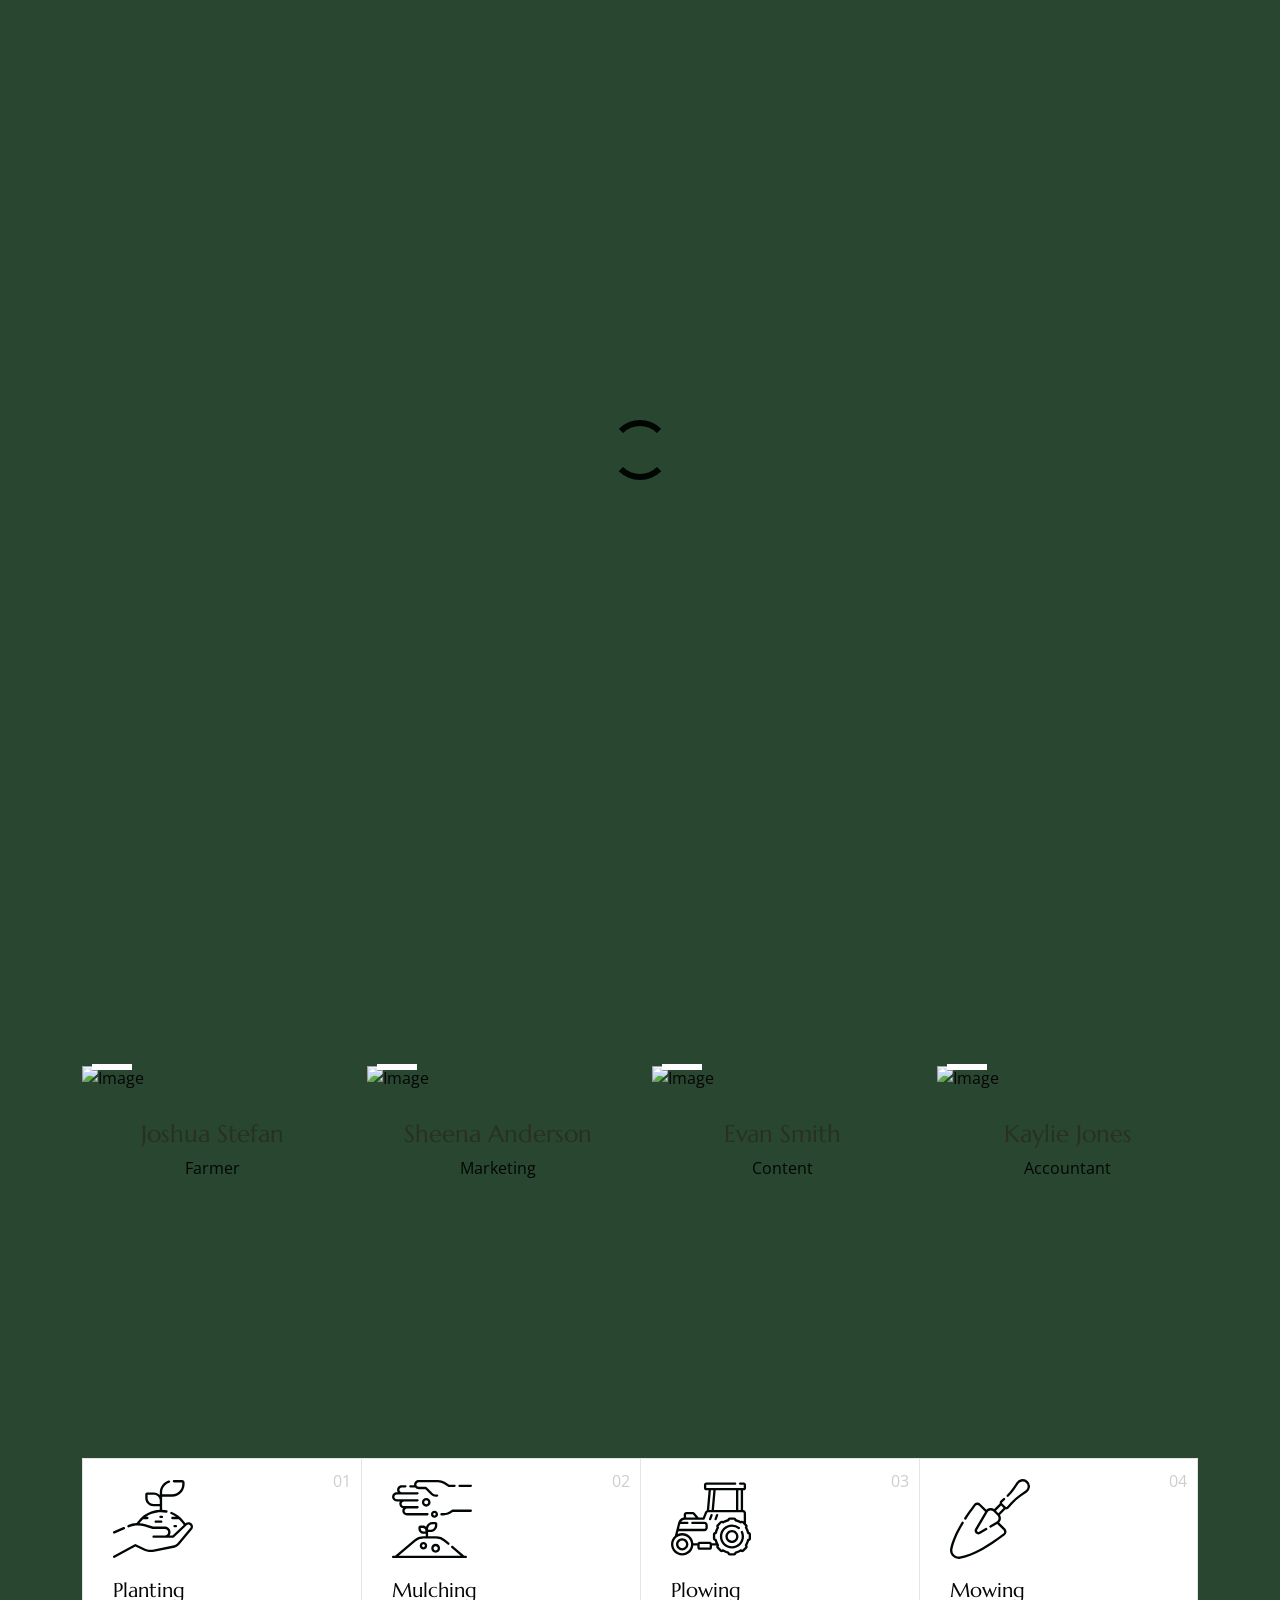
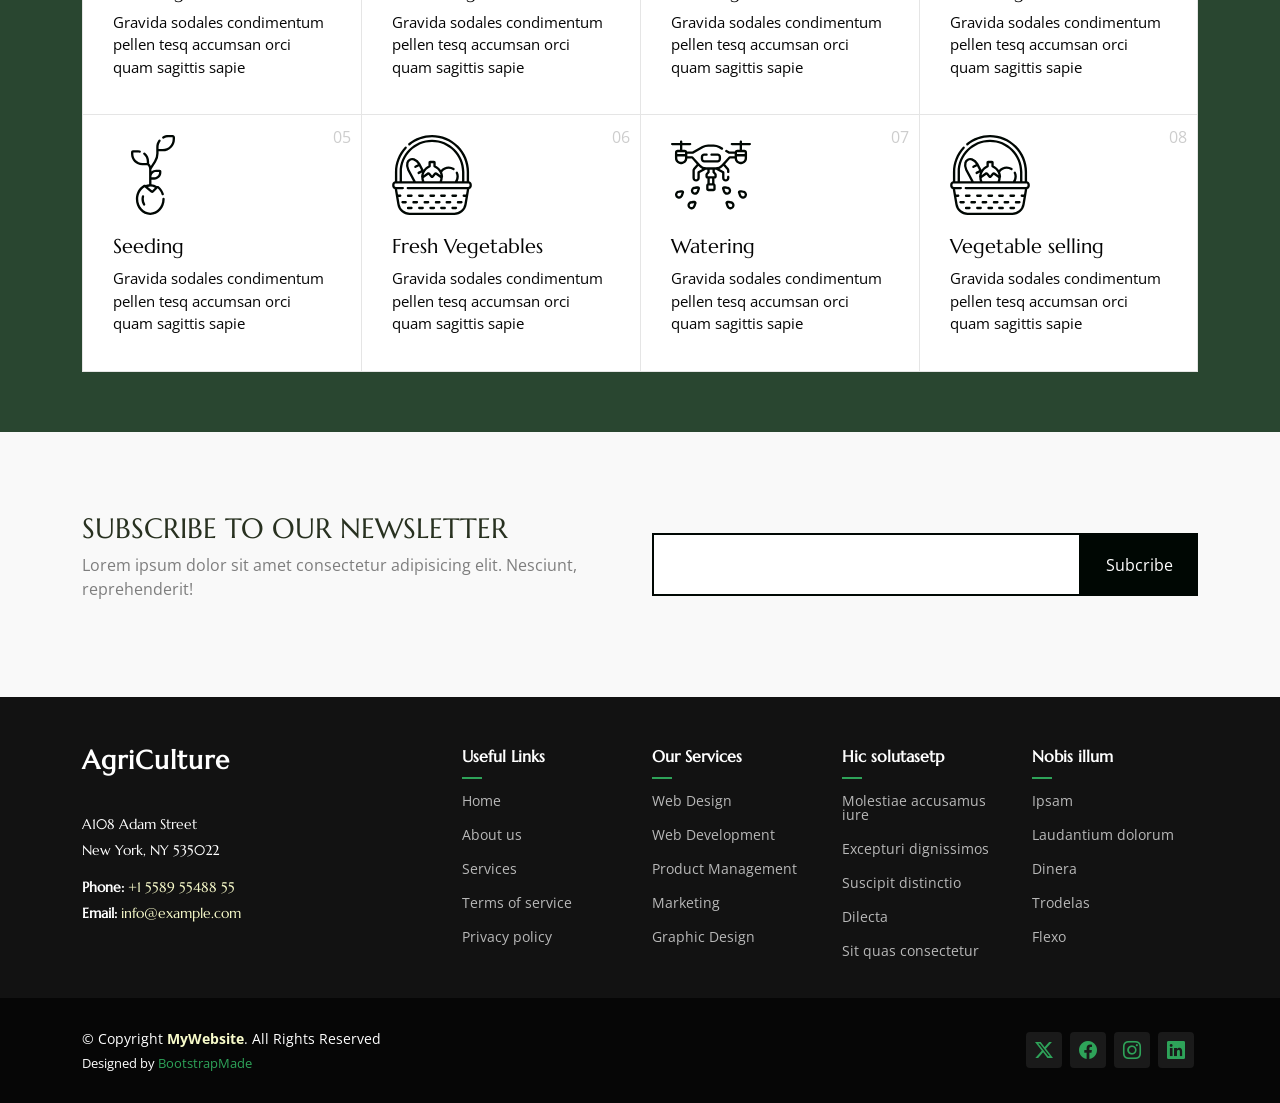
==== about.html @ 29ce61fd "Add files via upload" ====
<!DOCTYPE html>
<html lang="en">

<head>
  <meta charset="utf-8">
  <meta content="width=device-width, initial-scale=1.0" name="viewport">
  <title>About - AgriCulture Bootstrap Template</title>
  <meta name="description" content="">
  <meta name="keywords" content="">

  <!-- Favicons -->
  <link href="assets/img/favicon.png" rel="icon">
  <link href="assets/img/apple-touch-icon.png" rel="apple-touch-icon">

  <!-- Fonts -->
  <link href="https://fonts.googleapis.com" rel="preconnect">
  <link href="https://fonts.gstatic.com" rel="preconnect" crossorigin>
  <link href="https://fonts.googleapis.com/css2?family=Open+Sans:ital,wght@0,300;0,400;0,500;0,600;0,700;0,800;1,300;1,400;1,500;1,600;1,700;1,800&family=Marcellus:wght@400&display=swap" rel="stylesheet">

  <!-- Vendor CSS Files -->
  <link href="assets/vendor/bootstrap/css/bootstrap.min.css" rel="stylesheet">
  <link href="assets/vendor/bootstrap-icons/bootstrap-icons.css" rel="stylesheet">
  <link href="assets/vendor/aos/aos.css" rel="stylesheet">
  <link href="assets/vendor/swiper/swiper-bundle.min.css" rel="stylesheet">
  <link href="assets/vendor/glightbox/css/glightbox.min.css" rel="stylesheet">

  <!-- Main CSS File -->
  <link href="assets/css/main.css" rel="stylesheet">

  <!-- =======================================================
  * Template Name: AgriCulture
  * Template URL: https://bootstrapmade.com/agriculture-bootstrap-website-template/
  * Updated: Aug 07 2024 with Bootstrap v5.3.3
  * Author: BootstrapMade.com
  * License: https://bootstrapmade.com/license/
  ======================================================== -->
</head>

<body class="about-page">

  <header id="header" class="header d-flex align-items-center position-relative">
    <div class="container-fluid container-xl position-relative d-flex align-items-center justify-content-between">

      <a href="index.html" class="logo d-flex align-items-center">
        <!-- Uncomment the line below if you also wish to use an image logo -->
        <img src="assets/img/logo.png" alt="AgriCulture">
        <!-- <h1 class="sitename">AgriCulture</h1>  -->
      </a>

      <nav id="navmenu" class="navmenu">
        <ul>
          <li><a href="index.html">Home</a></li>
          <li><a href="about.html" class="active">Sobre nos</a></li>
          <li><a href="services.html">Serviços</a></li>
          <li><a href="testimonials.html">Doação</a></li>
          
          
          <li><a href="contact.html">Contato</a></li>
        </ul>
        <i class="mobile-nav-toggle d-xl-none bi bi-list"></i>
      </nav>

    </div>
  </header>

  <main class="main">

    <!-- Page Title -->
    <div class="page-title dark-background" data-aos="fade" style="background-image: url(assets/img/page-title-bg.webp);">
      <div class="container position-relative">
        <h1>About</h1>
        <p>Esse dolorum voluptatum ullam est sint nemo et est ipsa porro placeat quibusdam quia assumenda numquam molestias.</p>
        <nav class="breadcrumbs">
          <ol>
            <li><a href="index.html">Home</a></li>
            <li class="current">About</li>
          </ol>
        </nav>
      </div>
    </div><!-- End Page Title -->

    <!-- About 3 Section -->
    <section id="about-3" class="about-3 section">

      <div class="container">
        <div class="row gy-4 justify-content-between align-items-center">
          <div class="col-lg-6 order-lg-2 position-relative" data-aos="zoom-out">
            <img src="assets/img/img_sq_1.jpg" alt="Image" class="img-fluid">
            <a href="https://www.youtube.com/watch?v=Y7f98aduVJ8" class="glightbox pulsating-play-btn">
              <span class="play"><i class="bi bi-play-fill"></i></span>
            </a>
          </div>
          <div class="col-lg-5 order-lg-1" data-aos="fade-up" data-aos-delay="100">
            <h2 class="content-title mb-4">Plants Make Life Better</h2>
            <p class="mb-4">
              Lorem ipsum dolor sit amet consectetur adipisicing elit. Enim
              necessitatibus placeat, atque qui voluptatem velit explicabo vitae
              repellendus architecto provident nisi ullam minus asperiores commodi!
              Tenetur, repellat aliquam nihil illo.
            </p>
            <ul class="list-unstyled list-check">
              <li>Lorem ipsum dolor sit amet</li>
              <li>Velit explicabo vitae repellendu</li>
              <li>Repellat aliquam nihil illo</li>
            </ul>

            <p><a href="#" class="btn-cta">Get in touch</a></p>
          </div>
        </div>
      </div>
    </section><!-- /About 3 Section -->

    <!-- Team Section -->
    <section class="team-15 team section" id="team">
      <!-- Section Title -->
      <div class="container section-title" data-aos="fade-up">
        <h2>Team</h2>
        <p>Necessitatibus eius consequatur</p>
      </div><!-- End Section Title -->

      <div class="content">
        <div class="container">

          <div class="row">
            <div class="col-lg-3 col-md-6 mb-4">
              <div class="person">
                <figure>
                  <img src="assets/img/team/team-1.jpg" alt="Image" class="img-fluid">
                  <div class="social">
                    <a href="#"><span class="bi bi-facebook"></span></a>
                    <a href="#"><span class="bi bi-twitter-x"></span></a>
                    <a href="#"><span class="bi bi-linkedin"></span></a>
                  </div>
                </figure>
                <div class="person-contents">
                  <h3>Joshua Stefan</h3>
                  <span class="position">Farmer</span>
                </div>
              </div>
            </div>

            <div class="col-lg-3 col-md-6 mb-4">
              <div class="person">
                <figure>
                  <img src="assets/img/team/team-2.jpg" alt="Image" class="img-fluid">
                  <div class="social">
                    <a href="#"><span class="bi bi-facebook"></span></a>
                    <a href="#"><span class="bi bi-twitter-x"></span></a>
                    <a href="#"><span class="bi bi-linkedin"></span></a>
                  </div>
                </figure>
                <div class="person-contents">
                  <h3>Sheena Anderson</h3>
                  <span class="position">Marketing</span>
                </div>
              </div>
            </div>

            <div class="col-lg-3 col-md-6 mb-4">
              <div class="person">
                <figure>
                  <img src="assets/img/team/team-3.jpg" alt="Image" class="img-fluid">
                  <div class="social">
                    <a href="#"><span class="bi bi-facebook"></span></a>
                    <a href="#"><span class="bi bi-twitter-x"></span></a>
                    <a href="#"><span class="bi bi-linkedin"></span></a>
                  </div>
                </figure>
                <div class="person-contents">
                  <h3>Evan Smith</h3>
                  <span class="position">Content</span>
                </div>
              </div>
            </div>

            <div class="col-lg-3 col-md-6 mb-4">
              <div class="person">
                <figure>
                  <img src="assets/img/team/team-4.jpg" alt="Image" class="img-fluid">
                  <div class="social">
                    <a href="#"><span class="bi bi-facebook"></span></a>
                    <a href="#"><span class="bi bi-twitter-x"></span></a>
                    <a href="#"><span class="bi bi-linkedin"></span></a>
                  </div>
                </figure>
                <div class="person-contents">
                  <h3>Kaylie Jones</h3>
                  <span class="position">Accountant</span>
                </div>
              </div>
            </div>

          </div>
        </div>
      </div>

    </section><!-- /Team Section -->

    <!-- Services Section -->
    <section id="services" class="services section">

      <!-- Section Title -->
      <div class="container section-title" data-aos="fade-up">
        <h2>SERVICES</h2>
        <p>Providing Fresh Produce Every Single Day</p>
      </div><!-- End Section Title -->
      <div class="content">
        <div class="container">
          <div class="row g-0">
            <div class="col-lg-3 col-md-6">
              <div class="service-item">
                <span class="number">01</span>
                <div class="service-item-icon">
                  <svg xmlns="http://www.w3.org/2000/svg" version="1.1" xmlns:xlink="http://www.w3.org/1999/xlink" width="80" height="80" x="0" y="0" viewBox="0 0 509.435 509.435" style="enable-background: new 0 0 512 512" xml:space="preserve" class="">
                    <g>
                      <path d="M7.506 347.639c.994 0 2.005-.199 2.976-.619l62.037-26.857a7.5 7.5 0 0 0 3.903-9.862 7.5 7.5 0 0 0-9.862-3.903L4.523 333.255a7.501 7.501 0 0 0 2.983 14.384zM500.883 283.197c-10.953-10.952-28.175-11.423-39.689-1.267l-10.034-13.307c-19.783-26.239-46.1-46.623-76.103-58.948a7.5 7.5 0 0 0-5.699 13.875c11.136 4.575 21.708 10.382 31.567 17.249h-22.621c-4.143 0-7.5 3.358-7.5 7.5s3.357 7.5 7.5 7.5h41.188a169.382 169.382 0 0 1 19.691 21.855l11.048 14.652-71.171 67.597h-19.48a35.772 35.772 0 0 0 6.775-20.976c0-19.837-16.139-35.975-35.976-35.975h-75.023l-48.33-15.005a160.871 160.871 0 0 0-37.992-6.934l2.533-3.359a169.852 169.852 0 0 1 19.67-21.855h27.398c4.143 0 7.5-3.358 7.5-7.5s-3.357-7.5-7.5-7.5h-8.848a165.125 165.125 0 0 1 38.01-19.73c28.992-10.532 60.376-12.89 90.754-6.821a7.498 7.498 0 0 0 8.824-5.885 7.5 7.5 0 0 0-5.885-8.824 184.517 184.517 0 0 0-28.616-3.4v-83.727h64.189c43.49 0 78.872-35.382 78.872-78.872V22.488c0-8.712-7.088-15.801-15.801-15.801h-51.729c-4.143 0-7.5 3.358-7.5 7.5s3.357 7.5 7.5 7.5h51.729c.441 0 .801.359.801.801v11.051c0 35.219-28.653 63.872-63.872 63.872h-64.189V85.559c0-28.082 18.793-53.262 45.701-61.234a7.5 7.5 0 1 0-4.261-14.382c-15.972 4.732-30.338 14.681-40.451 28.015-10.46 13.79-15.988 30.25-15.988 47.601v16.416c-9.59-9.839-22.97-15.965-37.762-15.965h-43.432c-6.193 0-11.232 5.039-11.232 11.232v23.629c0 29.093 23.669 52.762 52.763 52.762h39.663v22.475a183.375 183.375 0 0 0-55.199 10.86c-32.974 11.978-61.705 33.297-83.085 61.653l-9.313 12.351a161.07 161.07 0 0 0-54.289 12.692 7.5 7.5 0 0 0-3.949 9.844 7.498 7.498 0 0 0 9.844 3.949c31.858-13.616 67.62-15.458 100.696-5.188l49.416 15.343c.72.224 1.47.337 2.224.337h76.161c11.566 0 20.976 9.409 20.976 20.975s-9.409 20.976-20.976 20.976h-71.803c-4.143 0-7.5 3.358-7.5 7.5s3.357 7.5 7.5 7.5h123.477a7.5 7.5 0 0 0 5.165-2.062l83.48-79.289c5.56-5.279 14.158-5.167 19.577.252a13.957 13.957 0 0 1 .853 18.9l-80.942 97.046a37.161 37.161 0 0 1-21.112 12.581L259.57 448.474c-20.377 4.113-41.89 1.365-60.575-7.739l-53.332-25.982a7.507 7.507 0 0 0-6.884.162L3.903 488.665a7.5 7.5 0 0 0 7.197 13.161l131.475-71.888 49.849 24.285c21.631 10.538 46.53 13.72 70.114 8.957l129.506-26.146a52.209 52.209 0 0 0 29.663-17.677l80.942-97.046c9.682-11.61 8.923-28.426-1.766-39.114zM258.212 158.634c-20.822 0-37.763-16.94-37.763-37.762V101.01h39.664c20.822 0 37.762 16.94 37.762 37.762v19.861h-39.663z" fill="currentColor" opacity="1" data-original="currentColor"></path>
                      <path d="M319.171 240.778a7.5 7.5 0 0 0-7.5-7.5h-9.43c-4.143 0-7.5 3.358-7.5 7.5s3.357 7.5 7.5 7.5h9.43a7.5 7.5 0 0 0 7.5-7.5zM272.068 264.08c-4.143 0-7.5 3.358-7.5 7.5s3.357 7.5 7.5 7.5h34.888c4.143 0 7.5-3.358 7.5-7.5s-3.357-7.5-7.5-7.5zM400.305 307.996c4.143 0 7.5-3.358 7.5-7.5s-3.357-7.5-7.5-7.5h-8.172c-4.143 0-7.5 3.358-7.5 7.5s3.357 7.5 7.5 7.5z" fill="currentColor" opacity="1" data-original="currentColor"></path>
                    </g>
                  </svg>
                </div>
                <div class="service-item-content">
                  <h3 class="service-heading">Planting</h3>
                  <p>
                    Gravida sodales condimentum pellen tesq accumsan orci quam
                    sagittis sapie
                  </p>
                </div>
              </div>
            </div>
            <div class="col-lg-3 col-md-6">
              <div class="service-item">
                <span class="number">02</span>
                <div class="service-item-icon">
                  <svg xmlns="http://www.w3.org/2000/svg" version="1.1" xmlns:xlink="http://www.w3.org/1999/xlink" width="80" height="80" x="0" y="0" viewBox="0 0 514.314 514.314" style="enable-background: new 0 0 512 512" xml:space="preserve" class="">
                    <g>
                      <path d="M434.176 51.297h72.639c4.143 0 7.5-3.358 7.5-7.5s-3.357-7.5-7.5-7.5h-72.639c-4.143 0-7.5 3.358-7.5 7.5s3.357 7.5 7.5 7.5zM117.994 54.791h30.852c5.47 6.605 13.729 10.82 22.955 10.82h42.865l35.886 35.886c8.246 8.246 19.209 12.787 30.869 12.787h8.32c4.143 0 7.5-3.358 7.5-7.5s-3.357-7.5-7.5-7.5h-8.32c-7.654 0-14.85-2.981-20.262-8.393l-38.083-38.083a7.5 7.5 0 0 0-5.304-2.197H171.8c-8.159 0-14.797-6.638-14.797-14.797s6.638-14.797 14.797-14.797h123.757a66.756 66.756 0 0 1 35.416 10.157l30.374 18.983a7.497 7.497 0 0 0 3.975 1.14h36.891c4.143 0 7.5-3.358 7.5-7.5s-3.357-7.5-7.5-7.5h-34.739l-28.551-17.843a81.742 81.742 0 0 0-43.365-12.437H171.801c-16.43 0-29.797 13.367-29.797 29.798 0 1.349.099 2.675.273 3.977h-24.283a7.5 7.5 0 1 0 0 14.999zM30.38 144.476h20.344a29.724 29.724 0 0 0-4.003 14.921c0 14.399 10.225 26.453 23.795 29.288a29.746 29.746 0 0 0-4.371 15.555c0 16.499 13.423 29.921 29.921 29.921h131.637a7.5 7.5 0 0 0 7.498-7.688 7.5 7.5 0 0 0-8.307-7.311H96.065c-8.228 0-14.921-6.694-14.921-14.921s6.693-14.921 14.921-14.921H163.9c4.143 0 7.5-3.358 7.5-7.5s-3.357-7.5-7.5-7.5H76.643c-8.228 0-14.922-6.694-14.922-14.921s6.694-14.921 14.922-14.921H163.9c4.143 0 7.5-3.358 7.5-7.5s-3.357-7.5-7.5-7.5H30.38c-8.228 0-14.921-6.694-14.921-14.921s6.693-14.921 14.921-14.921H163.9c4.143 0 7.5-3.358 7.5-7.5s-3.357-7.5-7.5-7.5H62.547c-8.228 0-14.921-6.694-14.921-14.921s6.693-14.921 14.921-14.921h23.485c4.143 0 7.5-3.358 7.5-7.5s-3.357-7.5-7.5-7.5H62.547c-16.498 0-29.921 13.423-29.921 29.921a29.719 29.719 0 0 0 4.003 14.921H30.38C13.882 84.636.459 98.059.459 114.557s13.423 29.919 29.921 29.919zM506.814 196.74H389.248a7.497 7.497 0 0 0-4.629 1.599l-5.613 4.403c-13.495 10.588-30.375 16.42-47.529 16.42h-12.272a7.5 7.5 0 0 0-8.309 7.5 7.5 7.5 0 0 0 7.5 7.5h13.081c20.496 0 40.664-6.967 56.788-19.618l3.574-2.804h114.976a7.5 7.5 0 1 0-.001-15z" fill="currentColor" opacity="1" data-original="currentColor" class=""></path>
                      <path d="M192.215 150.164c0 15.372 12.506 27.878 27.878 27.878s27.879-12.506 27.879-27.878-12.507-27.878-27.879-27.878-27.878 12.506-27.878 27.878zm40.757 0c0 7.101-5.777 12.878-12.879 12.878-7.101 0-12.878-5.777-12.878-12.878s5.777-12.878 12.878-12.878c7.101-.001 12.879 5.777 12.879 12.878zM273.049 203.771c-12.599 0-22.848 10.25-22.848 22.848s10.249 22.847 22.848 22.847 22.848-10.249 22.848-22.847-10.25-22.848-22.848-22.848zm0 30.695c-4.327 0-7.848-3.52-7.848-7.847s3.521-7.848 7.848-7.848 7.848 3.521 7.848 7.848-3.521 7.847-7.848 7.847zM474.178 493.298h-9.202l-73.199-62.323c-3.155-2.686-7.888-2.305-10.573.849s-2.305 7.887.849 10.572l59.785 50.902H43.105l108.164-92.092a77.855 77.855 0 0 1 50.423-18.558h81.558a77.851 77.851 0 0 1 50.423 18.558l24.029 20.458a7.498 7.498 0 0 0 10.573-.849 7.5 7.5 0 0 0-.849-10.572l-24.029-20.458a92.867 92.867 0 0 0-60.147-22.137h-51.158v-26.806h15.44c24.205 0 43.896-19.692 43.896-43.897v-8.808c0-6.785-5.52-12.305-12.305-12.305h-18.135c-19.99 0-36.891 13.437-42.174 31.749-5.716-4.945-13.156-7.947-21.29-7.947h-15.061c-6.942 0-12.591 5.648-12.591 12.592v7.399c0 17.97 14.619 32.589 32.589 32.589h14.629v15.433h-15.399a92.867 92.867 0 0 0-60.147 22.137L19.967 493.298H7.5c-4.143 0-7.5 3.358-7.5 7.5s3.357 7.5 7.5 7.5h466.678a7.5 7.5 0 0 0 0-15zM232.092 319.73c0-15.934 12.963-28.897 28.897-28.897h15.439v6.112c0 15.934-12.963 28.897-28.896 28.897h-15.44zm-16.978 17.485h-12.651c-9.698 0-17.589-7.89-17.589-17.589v-4.991h12.651c9.698 0 17.589 7.89 17.589 17.589z" fill="currentColor" opacity="1" data-original="currentColor" class=""></path>
                      <path d="M178.358 429.065c0 13.218 10.754 23.972 23.972 23.972s23.972-10.753 23.972-23.972-10.754-23.972-23.972-23.972-23.972 10.753-23.972 23.972zm32.944 0c0 4.947-4.024 8.972-8.972 8.972s-8.972-4.025-8.972-8.972 4.024-8.972 8.972-8.972 8.972 4.024 8.972 8.972zM252.23 445.536c0 15.706 12.777 28.484 28.483 28.484s28.484-12.778 28.484-28.484-12.778-28.484-28.484-28.484-28.483 12.778-28.483 28.484zm41.968 0c0 7.435-6.049 13.484-13.484 13.484s-13.483-6.049-13.483-13.484 6.049-13.484 13.483-13.484c7.435 0 13.484 6.049 13.484 13.484z" fill="currentColor" opacity="1" data-original="currentColor" class=""></path>
                    </g>
                  </svg>
                </div>
                <div class="service-item-content">
                  <h3 class="service-heading">Mulching</h3>
                  <p>
                    Gravida sodales condimentum pellen tesq accumsan orci quam
                    sagittis sapie
                  </p>
                </div>
              </div>
            </div>
            <div class="col-lg-3 col-md-6">
              <div class="service-item">
                <span class="number">03</span>
                <div class="service-item-icon">
                  <svg xmlns="http://www.w3.org/2000/svg" version="1.1" xmlns:xlink="http://www.w3.org/1999/xlink" width="80" height="80" x="0" y="0" viewBox="0 0 516.53 516.53" style="enable-background: new 0 0 512 512" xml:space="preserve" class="">
                    <g>
                      <path d="M504.085 341.447a113.617 113.617 0 0 0-11.524-27.805c3.866-6.212 3.104-14.506-2.288-19.897l-5.804-5.804v-67.388c0-10.907-8.398-19.878-19.066-20.817V73.099h4.012c8.301 0 15.054-6.753 15.054-15.054V37.599c0-8.301-6.753-15.054-15.054-15.054h-23.242a7.5 7.5 0 0 0 0 15l23.296.054-.054 20.5-241.554-.054.054-20.5H414.21a7.5 7.5 0 0 0 0-15H227.916c-8.301 0-15.054 6.753-15.054 15.054v20.446c0 8.301 6.753 15.054 15.054 15.054h14.719L231.27 201.13c-5.215 2.077-9.463 6.215-11.642 11.675l-14.014 35.128h-27.323l-24.417-28.857a16.73 16.73 0 0 0-12.795-5.936H99.071c-9.242 0-16.761 7.519-16.761 16.761v18.66a44.759 44.759 0 0 0-35.97 33.278L24.937 367.09C9.676 380.359 0 399.894 0 421.658c0 39.881 32.446 72.327 72.328 72.327 37.349 0 68.174-28.457 71.938-64.827h25.905v12.546c0 8.282 6.738 15.02 15.02 15.02h64.364c8.282 0 15.02-6.738 15.02-15.02v-12.546h29.374c-3.278 6.098-2.356 13.875 2.785 19.016l19.555 19.554a16 16 0 0 0 11.388 4.718c3.045 0 5.961-.839 8.506-2.431a113.556 113.556 0 0 0 27.808 11.525c1.662 7.123 8.064 12.445 15.686 12.445h27.655c7.602 0 13.99-5.293 15.672-12.441a113.582 113.582 0 0 0 27.814-11.525 15.986 15.986 0 0 0 8.514 2.427c4.302 0 8.346-1.675 11.388-4.717l19.555-19.555c5.396-5.396 6.156-13.7 2.29-19.901a113.607 113.607 0 0 0 11.522-27.801c7.123-1.662 12.445-8.064 12.445-15.686v-27.655c-.002-7.621-5.324-14.023-12.447-15.684zm-53.681-141.805h-15.681V73.099h15.681zM419.723 73.099v126.543h-142.46l11.233-126.543zm-146.286 0-11.233 126.543h-15.743l11.234-126.543zM99.071 228.14h42.008c.519 0 1.008.227 1.344.624l16.219 19.169H97.311v-18.032c0-.971.79-1.761 1.76-1.761zm-51.11 108.845h167.157c12.315 0 22.334-10.019 22.334-22.334v-16.152c0-12.315-10.019-22.334-22.334-22.334h-77.364a7.5 7.5 0 0 0 0 15h77.364c4.044 0 7.334 3.29 7.334 7.334v16.152c0 4.044-3.29 7.334-7.334 7.334H51.727l7.738-30.821h46.327a7.5 7.5 0 0 0 0-15h-40.76a29.774 29.774 0 0 1 24.779-13.231h120.886a7.5 7.5 0 0 0 6.966-4.721l15.897-39.849a5.883 5.883 0 0 1 5.49-3.721h224.51a5.916 5.916 0 0 1 5.91 5.91v52.522c-5.348-4.343-12.853-4.747-18.636-1.165a113.598 113.598 0 0 0-27.818-11.532c-1.662-7.123-8.063-12.445-15.685-12.445h-27.655c-7.602 0-13.99 5.294-15.672 12.441a113.583 113.583 0 0 0-27.818 11.527c-6.213-3.868-14.506-3.104-19.897 2.288l-19.555 19.555c-5.375 5.375-6.149 13.637-2.28 19.884a113.572 113.572 0 0 0-11.531 27.818c-7.123 1.662-12.445 8.063-12.445 15.685v27.655c0 7.602 5.293 13.99 12.441 15.672 1.242 4.67 2.784 9.24 4.603 13.699h-24.12c-2.277-5.402-7.626-9.204-13.847-9.204h-64.364c-6.221 0-11.569 3.802-13.847 9.204h-27.078c-3.764-36.371-34.589-64.828-71.938-64.828a71.896 71.896 0 0 0-28.994 6.086zm24.367 142c-31.61 0-57.328-25.717-57.328-57.327s25.717-57.328 57.328-57.328 57.327 25.717 57.327 57.328-25.717 57.327-57.327 57.327zm177.24-37.262h-.013l-64.384-.02.02-21.75 64.384.02zm251.962-56.937c0 .609-.496 1.105-1.189 1.105-4.816 0-8.956 3.287-10.065 7.992a98.695 98.695 0 0 1-12.139 29.288c-2.543 4.113-1.939 9.365 1.447 12.75l.084.084a1.105 1.105 0 0 1 0 1.562l-19.555 19.555a1.085 1.085 0 0 1-.781.323c-.208 0-.514-.056-.761-.303a3.326 3.326 0 0 0-.084-.084c-3.406-3.407-8.658-4.01-12.77-1.467a98.657 98.657 0 0 1-29.288 12.138c-4.706 1.11-7.992 5.25-7.992 10.15 0 .609-.496 1.105-1.104 1.105h-27.655c-.609 0-1.105-.496-1.105-1.189 0-4.816-3.287-8.956-7.992-10.066a98.69 98.69 0 0 1-29.287-12.137 10.35 10.35 0 0 0-5.455-1.561c-2.68 0-5.338 1.049-7.38 3.091a1.085 1.085 0 0 1-.781.323c-.208 0-.513-.056-.781-.324l-19.555-19.555c-.431-.431-.431-1.132.064-1.627 3.406-3.406 4.009-8.657 1.466-12.77a98.66 98.66 0 0 1-12.138-29.287c-1.11-4.706-5.25-7.992-10.15-7.992a1.107 1.107 0 0 1-1.105-1.105V357.13c0-.609.496-1.104 1.189-1.104 4.816 0 8.956-3.287 10.066-7.992a98.661 98.661 0 0 1 12.138-29.288c2.542-4.112 1.939-9.364-1.531-12.833a1.106 1.106 0 0 1 0-1.563l19.555-19.555c.431-.431 1.132-.431 1.626.064 3.407 3.408 8.658 4.011 12.77 1.467a98.666 98.666 0 0 1 29.288-12.138c4.706-1.11 7.992-5.25 7.992-10.15 0-.609.496-1.105 1.105-1.105h27.655c.609 0 1.104.496 1.104 1.189 0 4.816 3.287 8.956 7.992 10.066a98.664 98.664 0 0 1 29.288 12.139c4.113 2.543 9.365 1.939 12.833-1.531a1.107 1.107 0 0 1 1.563 0l19.555 19.555c.431.431.431 1.132-.062 1.625-3.408 3.406-4.012 8.658-1.468 12.771a98.666 98.666 0 0 1 12.138 29.288c1.11 4.706 5.25 7.992 10.066 7.992h.084c.609 0 1.105.496 1.105 1.104z" fill="currentColor" opacity="1" data-original="currentColor" class=""></path>
                      <path d="M454.895 335.721a7.5 7.5 0 0 0-3.834 9.889 62.412 62.412 0 0 1 5.335 25.349c0 34.678-28.213 62.891-62.891 62.891s-62.891-28.213-62.891-62.891c0-34.679 28.213-62.892 62.891-62.892a62.934 62.934 0 0 1 40.397 14.703 7.5 7.5 0 0 0 10.566-.923 7.5 7.5 0 0 0-.923-10.566 77.96 77.96 0 0 0-50.041-18.213c-42.949 0-77.891 34.942-77.891 77.892 0 42.949 34.942 77.891 77.891 77.891s77.891-34.942 77.891-77.891c0-10.895-2.224-21.46-6.611-31.403a7.5 7.5 0 0 0-9.889-3.836zM72.328 381.807c-21.974 0-39.851 17.877-39.851 39.851s17.877 39.851 39.851 39.851 39.851-17.877 39.851-39.851-17.878-39.851-39.851-39.851zm0 64.702c-13.703 0-24.851-11.148-24.851-24.851s11.148-24.851 24.851-24.851 24.851 11.148 24.851 24.851-11.149 24.851-24.851 24.851z" fill="currentColor" opacity="1" data-original="currentColor" class=""></path>
                      <path d="M393.504 328.829c-23.23 0-42.13 18.899-42.13 42.13 0 23.23 18.899 42.129 42.13 42.129s42.13-18.899 42.13-42.129-18.9-42.13-42.13-42.13zm0 69.26c-14.959 0-27.13-12.17-27.13-27.129s12.17-27.13 27.13-27.13 27.13 12.17 27.13 27.13c0 14.958-12.171 27.129-27.13 27.129zM249.861 265.585a7.487 7.487 0 0 0 2.663.491 7.503 7.503 0 0 0 7.013-4.838l9.438-24.841a7.5 7.5 0 0 0-14.022-5.328l-9.438 24.841a7.499 7.499 0 0 0 4.346 9.675zM285.384 265.585a7.487 7.487 0 0 0 2.663.491 7.502 7.502 0 0 0 7.012-4.838l9.439-24.841a7.5 7.5 0 0 0-4.347-9.675 7.5 7.5 0 0 0-9.675 4.347l-9.439 24.841a7.5 7.5 0 0 0 4.347 9.675z" fill="currentColor" opacity="1" data-original="currentColor" class=""></path>
                    </g>
                  </svg>
                </div>
                <div class="service-item-content">
                  <h3 class="service-heading">Plowing</h3>
                  <p>
                    Gravida sodales condimentum pellen tesq accumsan orci quam
                    sagittis sapie
                  </p>
                </div>
              </div>
            </div>
            <div class="col-lg-3 col-md-6">
              <div class="service-item">
                <span class="number">04</span>
                <div class="service-item-icon">
                  <svg xmlns="http://www.w3.org/2000/svg" version="1.1" xmlns:xlink="http://www.w3.org/1999/xlink" width="80" height="80" x="0" y="0" viewBox="0 0 509.389 509.389" style="enable-background: new 0 0 512 512" xml:space="preserve" class="">
                    <g>
                      <path d="M495.69 14.267A46.636 46.636 0 0 0 458.364.766a46.637 46.637 0 0 0-34.257 20.05l-24.614 35.749a309.594 309.594 0 0 1-37.289 44.521 7.5 7.5 0 0 0 10.544 10.668 324.596 324.596 0 0 0 39.1-46.684l24.614-35.749a31.674 31.674 0 0 1 23.268-13.618 31.66 31.66 0 0 1 25.354 9.17 31.681 31.681 0 0 1 9.171 25.355 31.679 31.679 0 0 1-13.618 23.267l-35.75 24.615a324.066 324.066 0 0 0-59.859 53.246l-22.502 25.667a5.412 5.412 0 0 1-3.933 1.86c-1.518.071-2.966-.518-4.047-1.599l-21.873-21.872c-1.081-1.082-1.649-2.52-1.599-4.048s.711-2.925 1.86-3.933l15.802-13.854a7.5 7.5 0 0 0-9.889-11.279l-15.802 13.854a20.546 20.546 0 0 0-6.964 14.719 20.37 20.37 0 0 0 .64 5.69l-35.241 35.241c-7.726-5.323-17.119-7.656-26.65-6.449-8.734 1.104-16.614 5.058-22.612 11.157l-37.903-37.903a28.552 28.552 0 0 0-22.3-8.292 28.547 28.547 0 0 0-20.847 11.457c-23.749 31.972-43.447 60.009-60.222 85.713a7.5 7.5 0 0 0 6.275 11.6 7.495 7.495 0 0 0 6.288-3.402c16.606-25.447 36.135-53.239 59.7-84.966a13.562 13.562 0 0 1 9.903-5.441 13.585 13.585 0 0 1 10.595 3.939l39.789 39.789-63.489 107.398c-5.606 9.484-4.179 21.121 3.554 28.957 4.724 4.785 10.89 7.271 17.211 7.271 4.233-.001 8.536-1.115 12.519-3.399l40.792-24.114a7.499 7.499 0 1 0-7.632-12.912l-40.706 24.064c-4.745 2.723-9.055 1.038-11.506-1.446-1.129-1.144-4.561-5.302-1.318-10.787L239.37 211.63c3.736-6.32 10.058-10.474 17.342-11.395 7.292-.918 14.44 1.529 19.633 6.722l25.938 25.938c5.187 5.186 7.654 12.36 6.771 19.686-.878 7.28-4.911 13.598-10.99 17.288l-44.019 26.021a7.5 7.5 0 0 0 7.632 12.912l38.725-22.893 40.397 40.396a13.558 13.558 0 0 1 3.938 10.564 13.606 13.606 0 0 1-5.428 9.926c-54.818 40.993-97.27 69.301-137.646 91.785-50.099 27.898-95.647 45.713-139.25 54.462-13.202 2.648-26.235-1.337-35.759-10.935a40.033 40.033 0 0 1-10.799-36.472c10.129-48.517 33.232-101.845 70.63-163.033a7.501 7.501 0 0 0-12.799-7.823c-38.309 62.679-62.028 117.563-72.515 167.79-3.796 18.186 1.75 36.916 14.835 50.103 10.368 10.45 24.27 16.146 38.625 16.145 3.564 0 7.159-.352 10.732-1.068 45.149-9.06 92.12-27.398 143.597-56.063 40.984-22.823 83.956-51.469 139.331-92.878a28.597 28.597 0 0 0 11.407-20.864 28.554 28.554 0 0 0-8.292-22.245l-38.525-38.525c6.079-6.031 10.002-13.987 11.063-22.799 1.106-9.18-1.037-18.215-5.937-25.753l35.39-35.39a20.4 20.4 0 0 0 5.022.654 20.546 20.546 0 0 0 15.384-6.975l22.502-25.667a309.032 309.032 0 0 1 57.086-50.779l35.749-24.614a46.635 46.635 0 0 0 20.05-34.256 46.63 46.63 0 0 0-13.5-37.328zM340.732 184.685l-32.723 32.723-15.459-15.459 32.723-32.723z" fill="currentColor" opacity="1" data-original="currentColor"></path>
                    </g>
                  </svg>
                </div>
                <div class="service-item-content">
                  <h3 class="service-heading">Mowing</h3>
                  <p>
                    Gravida sodales condimentum pellen tesq accumsan orci quam
                    sagittis sapie
                  </p>
                </div>
              </div>
            </div>

            <div class="col-lg-3 col-md-6">
              <div class="service-item">
                <span class="number">05</span>
                <div class="service-item-icon">
                  <svg xmlns="http://www.w3.org/2000/svg" version="1.1" xmlns:xlink="http://www.w3.org/1999/xlink" width="80" height="80" x="0" y="0" viewBox="0 0 513.089 513.089" style="enable-background: new 0 0 512 512" xml:space="preserve" class="">
                    <g>
                      <path d="M194.209 386.877a7.497 7.497 0 0 0-9.15 5.363 75.07 75.07 0 0 0-2.428 18.947c0 13.789 3.615 27 10.454 38.204a7.494 7.494 0 0 0 10.308 2.495 7.5 7.5 0 0 0 2.494-10.309c-5.401-8.851-8.257-19.359-8.257-30.39a60.09 60.09 0 0 1 1.941-15.16 7.497 7.497 0 0 0-5.362-9.15z" fill="currentColor" opacity="1" data-original="currentColor"></path>
                      <path d="M382.56 0h-27.319c-12.654 0-25.236 3.119-36.386 9.021a7.5 7.5 0 0 0 7.018 13.258c9.124-4.83 19.005-7.278 29.368-7.278h27.222v12.022c0 34.679-28.213 62.892-62.892 62.892h-27.222V77.893c0-13.309 4.12-26.038 11.914-36.811a7.5 7.5 0 0 0-12.153-8.793c-9.657 13.347-14.762 29.117-14.762 45.604V119.154a88.294 88.294 0 0 1-14.296 48.23l-20.501 31.543a46.65 46.65 0 0 0-9.615-13.916l-1.273-1.273v-14.053c0-21.604-9.58-41.872-26.284-55.608a7.5 7.5 0 0 0-9.528 11.586c13.226 10.876 20.812 26.922 20.812 44.022v9.66h-29.069c-31.412 0-56.968-25.556-56.968-56.968v-9.66h29.069c3.454 0 6.976.329 10.467.977a7.5 7.5 0 0 0 2.738-14.748 72.57 72.57 0 0 0-13.205-1.229h-31.883c-6.72 0-12.187 5.467-12.187 12.186v12.474c0 39.684 32.284 71.968 71.968 71.968h33.463l1.273 1.273c5.979 5.979 9.271 13.927 9.271 22.381v98.306a79.003 79.003 0 0 0-21.446 5.114c-4.152-2.798-9.597-3.045-13.983-.509-30.558 17.671-49.541 52.263-49.541 90.277 0 56.188 41.481 101.901 92.47 101.901s92.47-45.713 92.47-101.901c0-.237-.004-.473-.009-.709l-.005-.334a7.5 7.5 0 0 0-7.499-7.433h-.068a7.5 7.5 0 0 0-7.433 7.567l.014.909c0 47.917-34.753 86.901-77.47 86.901s-77.47-38.984-77.47-86.901c0-32.212 15.656-61.449 40.948-76.643l40.182 34.094c5.225 4.433 13.1 4.099 17.929-.761l25.512-25.668c11.649 10.022 20.473 23.408 25.562 38.809a7.496 7.496 0 0 0 9.475 4.768 7.5 7.5 0 0 0 4.768-9.474c-6.15-18.613-17.027-34.756-31.454-46.681-4.011-3.317-9.358-3.923-13.824-1.93-10.53-6.377-22.136-10.243-34.128-11.384v-29.695h18.365c25.013 0 45.362-20.35 45.362-45.362v-7.928c0-6.115-4.975-11.089-11.089-11.089h-22.276c-11.667 0-22.318 4.429-30.362 11.693v-13.713l29.028-44.665a103.263 103.263 0 0 0 16.72-56.404v-14.239h27.222c42.949 0 77.892-34.942 77.892-77.892v-12.12C397.462 6.685 390.777 0 382.56 0zM251.211 356.136l-27.468-23.306a63.694 63.694 0 0 1 15.358-1.884c10.366 0 20.534 2.525 29.851 7.34zm25.752-118.894h18.365v4.017c0 16.742-13.62 30.362-30.362 30.362h-18.365v-4.017c0-16.741 13.62-30.362 30.362-30.362z" fill="currentColor" opacity="1" data-original="currentColor"></path>
                    </g>
                  </svg>
                </div>
                <div class="service-item-content">
                  <h3 class="service-heading">Seeding</h3>
                  <p>
                    Gravida sodales condimentum pellen tesq accumsan orci quam
                    sagittis sapie
                  </p>
                </div>
              </div>
            </div>
            <div class="col-lg-3 col-md-6">
              <div class="service-item">
                <span class="number">06</span>
                <div class="service-item-icon">
                  <svg xmlns="http://www.w3.org/2000/svg" version="1.1" xmlns:xlink="http://www.w3.org/1999/xlink" width="80" height="80" x="0" y="0" viewBox="0 0 511.67 511.67" style="enable-background: new 0 0 512 512" xml:space="preserve" class="">
                    <g>
                      <path d="M492.96 296.401v-59.276c0-63.338-24.665-122.886-69.452-167.673C378.721 24.666 319.174 0 255.835 0c-54.517 0-107.757 18.967-149.914 53.407a7.5 7.5 0 1 0 9.491 11.616C154.896 32.765 204.767 15 255.835 15c59.332 0 115.112 23.105 157.066 65.059 41.953 41.954 65.059 97.734 65.059 157.066v58.7h-15v-58.7C462.96 122.916 370.044 30 255.835 30S48.71 122.916 48.71 237.125v58.7h-15v-58.7c0-56.142 21.01-109.737 59.158-150.913a7.502 7.502 0 0 0-11.004-10.195C41.139 119.975 18.71 177.19 18.71 237.125v59.276c-10.029 2.3-17.535 11.291-17.535 22.008v5.81c0 10.194 6.791 18.828 16.085 21.627l16.782 99.17c6.535 38.622 39.71 66.654 78.882 66.654h285.822c39.172 0 72.347-28.032 78.882-66.654l16.782-99.17c9.294-2.798 16.085-11.432 16.085-21.627v-5.81c0-10.717-7.506-19.708-17.535-22.008zM63.71 237.125C63.71 131.187 149.896 45 255.835 45S447.96 131.187 447.96 237.125v58.7h-27.888a64.77 64.77 0 0 0 7.259-29.747c0-9.561-2.046-18.787-6.081-27.423a7.5 7.5 0 0 0-13.59 6.35c3.1 6.633 4.671 13.723 4.671 21.073a49.851 49.851 0 0 1-9.875 29.747h-82.073a68.421 68.421 0 0 0 3.912-22.766l-.003-.369a10.737 10.737 0 0 0 2.441-7.707l-.074-.952a81.022 81.022 0 0 0-6.053-25.058c9.161-14.126 24.883-22.763 41.856-22.763a49.676 49.676 0 0 1 26.83 7.844 7.5 7.5 0 0 0 8.086-12.634 64.65 64.65 0 0 0-34.916-10.21c-19.407 0-37.547 8.686-49.744 23.261a81.08 81.08 0 0 0-25.89-24.171l-7.325-4.298v-19.86c0-6.111-4.972-11.083-11.083-11.083h-24.17c-6.111 0-11.083 4.972-11.083 11.083v19.86l-7.325 4.298a81.067 81.067 0 0 0-24.083 21.633l-21.606-40.574a68.923 68.923 0 0 0-37.588-32.526 39.21 39.21 0 0 0-31.641 2.285 39.215 39.215 0 0 0-19.556 24.977 68.922 68.922 0 0 0 6.006 49.343l37.481 70.388H63.71zm88.14 58.7-41.235-77.438a53.95 53.95 0 0 1-4.701-38.625c1.687-6.691 5.971-12.162 12.061-15.405 6.091-3.244 13.022-3.745 19.516-1.409a53.936 53.936 0 0 1 28.384 23.614L146.29 196.99a7.5 7.5 0 0 0 7.051 13.241l19.627-10.451 13.619 25.575-19.627 10.451a7.5 7.5 0 0 0 7.051 13.241l17.809-9.483a81.015 81.015 0 0 0-5.807 24.466l-.074.961a10.774 10.774 0 0 0 1.468 6.319c-.018.6-.03 1.185-.03 1.752a68.427 68.427 0 0 0 3.914 22.766H151.85zm116.357-89.059 11.029 6.472a66.163 66.163 0 0 1 31.323 43.794l-23.74-16.479a13.027 13.027 0 0 0-17.511 2.36l-12.974 15.524-12.974-15.525c-2.59-3.099-6.283-4.719-10.029-4.719-2.584 0-5.193.771-7.481 2.359l-23.74 16.478a66.163 66.163 0 0 1 31.323-43.794l11.029-6.472a7.5 7.5 0 0 0 3.704-6.469v-20.238h16.336v20.238a7.504 7.504 0 0 0 3.705 6.471zm-60.729 89.059a53.472 53.472 0 0 1-5.062-20.774c.171-.105.342-.21.509-.326l30.046-20.854 15.047 18.007c2.065 2.471 5.097 3.888 8.317 3.888s6.252-1.417 8.317-3.888v-.001l15.047-18.006 29.574 20.527a53.458 53.458 0 0 1-5.081 21.428h-96.714zm288.017 28.394c0 4.182-3.402 7.584-7.584 7.584H101.084c-4.143 0-7.5 3.358-7.5 7.5s3.357 7.5 7.5 7.5h377.952l-5.751 33.987h-14.299c-4.143 0-7.5 3.358-7.5 7.5s3.357 7.5 7.5 7.5h11.76l-7.907 46.723a64.83 64.83 0 0 1-64.093 54.157H112.924a64.83 64.83 0 0 1-64.093-54.157l-7.907-46.723h11.76c4.143 0 7.5-3.358 7.5-7.5s-3.357-7.5-7.5-7.5H38.386l-5.751-33.987h36.487c4.143 0 7.5-3.358 7.5-7.5s-3.357-7.5-7.5-7.5H23.759c-4.182 0-7.584-3.402-7.584-7.584v-5.81c0-4.182 3.402-7.584 7.584-7.584h464.152c4.182 0 7.584 3.402 7.584 7.584z" fill="currentColor" opacity="1" data-original="currentColor"></path>
                      <path d="M246.338 395.79h21.993c4.143 0 7.5-3.358 7.5-7.5s-3.357-7.5-7.5-7.5h-21.993c-4.143 0-7.5 3.358-7.5 7.5s3.357 7.5 7.5 7.5zM174.455 395.79h21.994c4.143 0 7.5-3.358 7.5-7.5s-3.357-7.5-7.5-7.5h-21.994c-4.143 0-7.5 3.358-7.5 7.5s3.357 7.5 7.5 7.5zM102.573 395.79h21.994c4.143 0 7.5-3.358 7.5-7.5s-3.357-7.5-7.5-7.5h-21.994a7.5 7.5 0 0 0 0 15zM315.221 395.79h21.994c4.143 0 7.5-3.358 7.5-7.5s-3.357-7.5-7.5-7.5h-21.994c-4.143 0-7.5 3.358-7.5 7.5s3.357 7.5 7.5 7.5zM387.103 395.79h21.994c4.143 0 7.5-3.358 7.5-7.5s-3.357-7.5-7.5-7.5h-21.994c-4.143 0-7.5 3.358-7.5 7.5s3.357 7.5 7.5 7.5zM246.338 474.186h21.993c4.143 0 7.5-3.358 7.5-7.5s-3.357-7.5-7.5-7.5h-21.993c-4.143 0-7.5 3.358-7.5 7.5s3.357 7.5 7.5 7.5zM174.455 474.186h21.994c4.143 0 7.5-3.358 7.5-7.5s-3.357-7.5-7.5-7.5h-21.994c-4.143 0-7.5 3.358-7.5 7.5s3.357 7.5 7.5 7.5zM102.573 474.186h21.994c4.143 0 7.5-3.358 7.5-7.5s-3.357-7.5-7.5-7.5h-21.994a7.5 7.5 0 0 0 0 15zM337.215 459.186h-21.994c-4.143 0-7.5 3.358-7.5 7.5s3.357 7.5 7.5 7.5h21.994a7.5 7.5 0 0 0 0-15zM387.103 474.186h21.994c4.143 0 7.5-3.358 7.5-7.5s-3.357-7.5-7.5-7.5h-21.994c-4.143 0-7.5 3.358-7.5 7.5s3.357 7.5 7.5 7.5zM273.606 430.229a7.5 7.5 0 0 0 7.5 7.5H303.1c4.143 0 7.5-3.358 7.5-7.5s-3.357-7.5-7.5-7.5h-21.994a7.5 7.5 0 0 0-7.5 7.5zM201.725 430.229a7.5 7.5 0 0 0 7.5 7.5h21.994c4.143 0 7.5-3.358 7.5-7.5s-3.357-7.5-7.5-7.5h-21.994a7.5 7.5 0 0 0-7.5 7.5zM129.843 430.229a7.5 7.5 0 0 0 7.5 7.5h21.993c4.143 0 7.5-3.358 7.5-7.5s-3.357-7.5-7.5-7.5h-21.993a7.5 7.5 0 0 0-7.5 7.5zM87.454 422.729H67.46c-4.143 0-7.5 3.358-7.5 7.5s3.357 7.5 7.5 7.5h19.994c4.143 0 7.5-3.358 7.5-7.5s-3.357-7.5-7.5-7.5zM342.49 430.229a7.5 7.5 0 0 0 7.5 7.5h21.993c4.143 0 7.5-3.358 7.5-7.5s-3.357-7.5-7.5-7.5H349.99a7.5 7.5 0 0 0-7.5 7.5zM414.372 430.229a7.5 7.5 0 0 0 7.5 7.5h21.994c4.143 0 7.5-3.358 7.5-7.5s-3.357-7.5-7.5-7.5h-21.994a7.5 7.5 0 0 0-7.5 7.5z" fill="currentColor" opacity="1" data-original="currentColor"></path>
                    </g>
                  </svg>
                </div>
                <div class="service-item-content">
                  <h3 class="service-heading">Fresh Vegetables</h3>
                  <p>
                    Gravida sodales condimentum pellen tesq accumsan orci quam
                    sagittis sapie
                  </p>
                </div>
              </div>
            </div>
            <div class="col-lg-3 col-md-6">
              <div class="service-item">
                <span class="number">07</span>
                <div class="service-item-icon">
                  <svg xmlns="http://www.w3.org/2000/svg" version="1.1" xmlns:xlink="http://www.w3.org/1999/xlink" width="80" height="80" x="0" y="0" viewBox="0 0 512.805 512.805" style="enable-background: new 0 0 512 512" xml:space="preserve" class="">
                    <g>
                      <path d="M505.305 50.503h-50.094v-7.141c0-4.143-3.357-7.5-7.5-7.5s-7.5 3.357-7.5 7.5v7.141h-50.094c-4.143 0-7.5 3.357-7.5 7.5s3.357 7.5 7.5 7.5h50.094v29.428h-15.309c-7.223 0-13.385 4.557-15.809 10.939h-33.847l-16.98-9.451a7.5 7.5 0 0 0-7.295 13.107l18.682 10.397a7.507 7.507 0 0 0 3.647.946h34.681v15.505h-32.393a7.495 7.495 0 0 0-5.565 2.473l-47.127 52.176a49.438 49.438 0 0 1-36.627 16.273h-60.732a49.442 49.442 0 0 1-36.627-16.273l-47.127-52.176a7.5 7.5 0 0 0-5.565-2.473h-31.393V120.87h33.681a7.507 7.507 0 0 0 3.647-.946l64.468-35.883a64.829 64.829 0 0 1 31.454-8.163h35.656a64.819 64.819 0 0 1 31.454 8.164l17.778 9.896a7.5 7.5 0 0 0 7.295-13.107l-17.778-9.895a79.844 79.844 0 0 0-38.749-10.058h-35.656a79.854 79.854 0 0 0-38.749 10.057l-62.767 34.936h-32.847c-2.424-6.383-8.587-10.939-15.809-10.939H72.594V65.503h50.094c4.143 0 7.5-3.357 7.5-7.5s-3.357-7.5-7.5-7.5H72.594v-7.141c0-4.143-3.357-7.5-7.5-7.5s-7.5 3.357-7.5 7.5v7.141H7.5c-4.143 0-7.5 3.357-7.5 7.5s3.357 7.5 7.5 7.5h50.094v29.428H42.285c-9.331 0-16.922 7.591-16.922 16.922v37.917c0 20.438 16.628 37.066 37.066 37.066h5.329c19.899 0 36.18-15.765 37.025-35.461h28.101l31.968 35.393-22.399 27.123a21.63 21.63 0 0 0-4.939 13.742v47.817c0 12.898 10.494 23.393 23.394 23.393 12.898 0 23.393-10.494 23.393-23.393v-32.069l38.482-21.157c.917.04 1.834.073 2.755.073h7.432v13.542l-8.567 8.567a13.242 13.242 0 0 0-3.903 9.424v12.244c0 7.191 5.729 13.055 12.86 13.304v31.344c-4.637 2.472-7.804 7.354-7.804 12.965v21.867c0 8.097 6.588 14.685 14.686 14.685h31.326c8.098 0 14.686-6.588 14.686-14.685v-21.867c0-5.611-3.167-10.493-7.804-12.965v-31.32h1.533c7.349 0 13.327-5.979 13.327-13.327V253.83c0-3.56-1.387-6.906-3.903-9.423l-8.567-8.568v-13.542h5.432c.921 0 1.838-.034 2.755-.073l38.482 21.157v32.069c0 12.898 10.494 23.393 23.394 23.393 12.898 0 23.393-10.494 23.393-23.393v-6.886c0-4.143-3.357-7.5-7.5-7.5s-7.5 3.357-7.5 7.5v6.886c0 4.628-3.765 8.393-8.393 8.393s-8.394-3.765-8.394-8.393v-36.505a7.5 7.5 0 0 0-3.887-6.572l-27.481-15.109c8.638-3.622 16.49-9.101 22.889-16.186l2.763-3.06 20.994 25.422a6.596 6.596 0 0 1 1.507 4.191v8.97c0 4.143 3.357 7.5 7.5 7.5s7.5-3.357 7.5-7.5v-8.97c0-5.004-1.755-9.885-4.94-13.742l-22.398-27.122 31.968-35.393h29.101c.844 19.696 17.125 35.461 37.025 35.461h5.329c20.438 0 37.066-16.628 37.066-37.066v-37.917c0-9.331-7.591-16.922-16.922-16.922h-15.309V65.503h50.094c4.143 0 7.5-3.357 7.5-7.5s-3.361-7.5-7.503-7.5zm-463.02 59.428h45.617c1.06 0 1.922.862 1.922 1.922v10.341H40.363v-10.341c0-1.06.863-1.922 1.922-1.922zm25.474 61.905H62.43c-12.167 0-22.066-9.899-22.066-22.066v-12.576h49.461v12.576c-.001 12.167-9.899 22.066-22.066 22.066zm105.428 60.537a7.501 7.501 0 0 0-3.887 6.572v36.505c0 4.628-3.766 8.393-8.394 8.393s-8.393-3.765-8.393-8.393v-47.817c0-1.526.535-3.016 1.507-4.192l20.994-25.422 2.763 3.06c6.4 7.085 14.251 12.563 22.889 16.186zm98.064 112.865h-30.697v-21.237h30.697zm-7.804-36.237h-15.09v-29.6h15.09zm4.586-64.753 10.274 10.275v9.878h-42.811v-9.878l10.274-10.275a7.498 7.498 0 0 0 2.196-5.303v-16.648h17.869v16.648a7.509 7.509 0 0 0 2.198 5.303zm182.342-72.412h-5.329c-12.167 0-22.065-9.899-22.065-22.066v-12.576h49.461v12.576c-.001 12.167-9.9 22.066-22.067 22.066zm22.066-59.983v10.341H422.98v-10.341c0-1.06.862-1.922 1.922-1.922h45.617c1.06 0 1.922.862 1.922 1.922zM362.367 383.195c6.981-.812 13.229-4.296 17.591-9.808s6.317-12.393 5.504-19.374c-.812-6.982-4.296-13.229-9.808-17.592-2.043-1.617-8.26-6.537-34.74-7.778a13.377 13.377 0 0 0-11.103 5.056 13.396 13.396 0 0 0-2.37 11.969c7.289 25.484 13.507 30.406 15.551 32.023 4.694 3.716 10.382 5.685 16.279 5.685 1.027 0 2.061-.06 3.096-.181zm-19.86-39.447c15.467.902 22.253 3.181 23.839 4.436a11.245 11.245 0 0 1 4.218 7.564c.349 3.002-.491 5.961-2.367 8.331s-4.562 3.868-7.564 4.218c-3 .352-5.961-.491-8.331-2.367-1.587-1.256-5.364-7.336-9.795-22.182zM397.513 429.988c-2.044-1.617-8.263-6.54-34.74-7.778a13.416 13.416 0 0 0-11.103 5.057 13.392 13.392 0 0 0-2.37 11.967c7.289 25.486 13.507 30.407 15.551 32.024 4.695 3.716 10.382 5.685 16.279 5.685 1.026 0 2.06-.061 3.095-.181 6.982-.812 13.23-4.296 17.592-9.808s6.317-12.393 5.504-19.375c-.813-6.981-4.297-13.229-9.808-17.591zm-7.458 27.658a11.243 11.243 0 0 1-7.564 4.217 11.251 11.251 0 0 1-8.331-2.366c-1.586-1.256-5.363-7.337-9.793-22.182 15.464.9 22.251 3.18 23.838 4.436a11.245 11.245 0 0 1 4.218 7.564 11.25 11.25 0 0 1-2.368 8.331zM477.456 361.45c-2.044-1.617-8.263-6.54-34.74-7.778a13.403 13.403 0 0 0-11.103 5.057 13.392 13.392 0 0 0-2.37 11.967c7.289 25.486 13.507 30.407 15.551 32.024 4.695 3.716 10.382 5.685 16.279 5.685 1.026 0 2.06-.061 3.095-.181 6.982-.812 13.23-4.296 17.592-9.808s6.317-12.393 5.504-19.375c-.813-6.981-4.296-13.229-9.808-17.591zm-7.458 27.657c-1.876 2.37-4.562 3.867-7.564 4.217s-5.961-.492-8.331-2.366c-1.586-1.256-5.363-7.337-9.793-22.182 15.464.9 22.251 3.18 23.838 4.436a11.245 11.245 0 0 1 4.218 7.564 11.248 11.248 0 0 1-2.368 8.331zM171.891 328.644c-26.48 1.241-32.697 6.161-34.74 7.778-5.512 4.362-8.995 10.609-9.808 17.592-.813 6.981 1.142 13.862 5.504 19.374 4.361 5.512 10.609 8.995 17.591 9.808 1.036.121 2.068.181 3.096.181 5.897 0 11.585-1.969 16.279-5.685 2.044-1.617 8.262-6.539 15.551-32.023a13.396 13.396 0 0 0-2.37-11.969 13.39 13.39 0 0 0-11.103-5.056zm-11.387 37.286a11.231 11.231 0 0 1-8.331 2.367c-3.002-.35-5.688-1.848-7.564-4.218s-2.716-5.329-2.367-8.331a11.245 11.245 0 0 1 4.218-7.564c1.586-1.255 8.372-3.533 23.839-4.436-4.432 14.846-8.209 20.926-9.795 22.182zM150.032 422.21c-26.478 1.238-32.696 6.161-34.74 7.778-5.512 4.361-8.995 10.609-9.808 17.591s1.142 13.863 5.504 19.375c4.361 5.512 10.609 8.995 17.592 9.808 1.035.121 2.067.181 3.095.181 5.896-.001 11.585-1.97 16.279-5.685 2.044-1.617 8.262-6.538 15.551-32.024a13.392 13.392 0 0 0-2.37-11.967 13.385 13.385 0 0 0-11.103-5.057zm-11.386 37.286a11.253 11.253 0 0 1-8.331 2.366c-3.003-.35-5.688-1.847-7.564-4.217s-2.716-5.329-2.367-8.331a11.245 11.245 0 0 1 4.218-7.564c1.587-1.256 8.374-3.535 23.838-4.436-4.431 14.845-8.209 20.926-9.794 22.182zM70.089 353.672c-26.478 1.238-32.696 6.161-34.74 7.778-5.512 4.361-8.995 10.609-9.808 17.591s1.142 13.863 5.504 19.375c4.361 5.512 10.609 8.995 17.592 9.808 1.035.121 2.067.181 3.095.181 5.896-.001 11.585-1.97 16.279-5.685 2.044-1.617 8.262-6.538 15.551-32.024a13.392 13.392 0 0 0-2.37-11.967 13.374 13.374 0 0 0-11.103-5.057zm-11.387 37.286a11.243 11.243 0 0 1-8.331 2.366c-3.003-.35-5.688-1.847-7.564-4.217s-2.716-5.329-2.367-8.331a11.245 11.245 0 0 1 4.218-7.564c1.587-1.256 8.374-3.535 23.838-4.436-4.431 14.845-8.208 20.926-9.794 22.182z" fill="currentColor" opacity="1" data-original="currentColor"></path>
                      <path d="M213.116 133.756h14.881c4.143 0 7.5-3.357 7.5-7.5s-3.357-7.5-7.5-7.5h-14.881c-12.212 0-22.147 9.936-22.147 22.147v13.102c0 12.212 9.936 22.146 22.147 22.146h85.572c12.212 0 22.147-9.935 22.147-22.146v-13.102c0-12.212-9.936-22.147-22.147-22.147h-38.729c-4.143 0-7.5 3.357-7.5 7.5s3.357 7.5 7.5 7.5h38.729a7.155 7.155 0 0 1 7.147 7.147v13.102c0 3.94-3.206 7.146-7.147 7.146h-85.572c-3.941 0-7.147-3.206-7.147-7.146v-13.102a7.155 7.155 0 0 1 7.147-7.147z" fill="currentColor" opacity="1" data-original="currentColor"></path>
                    </g>
                  </svg>
                </div>
                <div class="service-item-content">
                  <h3 class="service-heading">Watering</h3>
                  <p>
                    Gravida sodales condimentum pellen tesq accumsan orci quam
                    sagittis sapie
                  </p>
                </div>
              </div>
            </div>
            <div class="col-lg-3 col-md-6">
              <div class="service-item">
                <span class="number">08</span>
                <div class="service-item-icon">
                  <svg xmlns="http://www.w3.org/2000/svg" version="1.1" xmlns:xlink="http://www.w3.org/1999/xlink" width="80" height="80" x="0" y="0" viewBox="0 0 511.67 511.67" style="enable-background: new 0 0 512 512" xml:space="preserve" class="">
                    <g>
                      <path d="M492.96 296.401v-59.276c0-63.338-24.665-122.886-69.452-167.673C378.721 24.666 319.174 0 255.835 0c-54.517 0-107.757 18.967-149.914 53.407a7.5 7.5 0 1 0 9.491 11.616C154.896 32.765 204.767 15 255.835 15c59.332 0 115.112 23.105 157.066 65.059 41.953 41.954 65.059 97.734 65.059 157.066v58.7h-15v-58.7C462.96 122.916 370.044 30 255.835 30S48.71 122.916 48.71 237.125v58.7h-15v-58.7c0-56.142 21.01-109.737 59.158-150.913a7.502 7.502 0 0 0-11.004-10.195C41.139 119.975 18.71 177.19 18.71 237.125v59.276c-10.029 2.3-17.535 11.291-17.535 22.008v5.81c0 10.194 6.791 18.828 16.085 21.627l16.782 99.17c6.535 38.622 39.71 66.654 78.882 66.654h285.822c39.172 0 72.347-28.032 78.882-66.654l16.782-99.17c9.294-2.798 16.085-11.432 16.085-21.627v-5.81c0-10.717-7.506-19.708-17.535-22.008zM63.71 237.125C63.71 131.187 149.896 45 255.835 45S447.96 131.187 447.96 237.125v58.7h-27.888a64.77 64.77 0 0 0 7.259-29.747c0-9.561-2.046-18.787-6.081-27.423a7.5 7.5 0 0 0-13.59 6.35c3.1 6.633 4.671 13.723 4.671 21.073a49.851 49.851 0 0 1-9.875 29.747h-82.073a68.421 68.421 0 0 0 3.912-22.766l-.003-.369a10.737 10.737 0 0 0 2.441-7.707l-.074-.952a81.022 81.022 0 0 0-6.053-25.058c9.161-14.126 24.883-22.763 41.856-22.763a49.676 49.676 0 0 1 26.83 7.844 7.5 7.5 0 0 0 8.086-12.634 64.65 64.65 0 0 0-34.916-10.21c-19.407 0-37.547 8.686-49.744 23.261a81.08 81.08 0 0 0-25.89-24.171l-7.325-4.298v-19.86c0-6.111-4.972-11.083-11.083-11.083h-24.17c-6.111 0-11.083 4.972-11.083 11.083v19.86l-7.325 4.298a81.067 81.067 0 0 0-24.083 21.633l-21.606-40.574a68.923 68.923 0 0 0-37.588-32.526 39.21 39.21 0 0 0-31.641 2.285 39.215 39.215 0 0 0-19.556 24.977 68.922 68.922 0 0 0 6.006 49.343l37.481 70.388H63.71zm88.14 58.7-41.235-77.438a53.95 53.95 0 0 1-4.701-38.625c1.687-6.691 5.971-12.162 12.061-15.405 6.091-3.244 13.022-3.745 19.516-1.409a53.936 53.936 0 0 1 28.384 23.614L146.29 196.99a7.5 7.5 0 0 0 7.051 13.241l19.627-10.451 13.619 25.575-19.627 10.451a7.5 7.5 0 0 0 7.051 13.241l17.809-9.483a81.015 81.015 0 0 0-5.807 24.466l-.074.961a10.774 10.774 0 0 0 1.468 6.319c-.018.6-.03 1.185-.03 1.752a68.427 68.427 0 0 0 3.914 22.766H151.85zm116.357-89.059 11.029 6.472a66.163 66.163 0 0 1 31.323 43.794l-23.74-16.479a13.027 13.027 0 0 0-17.511 2.36l-12.974 15.524-12.974-15.525c-2.59-3.099-6.283-4.719-10.029-4.719-2.584 0-5.193.771-7.481 2.359l-23.74 16.478a66.163 66.163 0 0 1 31.323-43.794l11.029-6.472a7.5 7.5 0 0 0 3.704-6.469v-20.238h16.336v20.238a7.504 7.504 0 0 0 3.705 6.471zm-60.729 89.059a53.472 53.472 0 0 1-5.062-20.774c.171-.105.342-.21.509-.326l30.046-20.854 15.047 18.007c2.065 2.471 5.097 3.888 8.317 3.888s6.252-1.417 8.317-3.888v-.001l15.047-18.006 29.574 20.527a53.458 53.458 0 0 1-5.081 21.428h-96.714zm288.017 28.394c0 4.182-3.402 7.584-7.584 7.584H101.084c-4.143 0-7.5 3.358-7.5 7.5s3.357 7.5 7.5 7.5h377.952l-5.751 33.987h-14.299c-4.143 0-7.5 3.358-7.5 7.5s3.357 7.5 7.5 7.5h11.76l-7.907 46.723a64.83 64.83 0 0 1-64.093 54.157H112.924a64.83 64.83 0 0 1-64.093-54.157l-7.907-46.723h11.76c4.143 0 7.5-3.358 7.5-7.5s-3.357-7.5-7.5-7.5H38.386l-5.751-33.987h36.487c4.143 0 7.5-3.358 7.5-7.5s-3.357-7.5-7.5-7.5H23.759c-4.182 0-7.584-3.402-7.584-7.584v-5.81c0-4.182 3.402-7.584 7.584-7.584h464.152c4.182 0 7.584 3.402 7.584 7.584z" fill="currentColor" opacity="1" data-original="currentColor"></path>
                      <path d="M246.338 395.79h21.993c4.143 0 7.5-3.358 7.5-7.5s-3.357-7.5-7.5-7.5h-21.993c-4.143 0-7.5 3.358-7.5 7.5s3.357 7.5 7.5 7.5zM174.455 395.79h21.994c4.143 0 7.5-3.358 7.5-7.5s-3.357-7.5-7.5-7.5h-21.994c-4.143 0-7.5 3.358-7.5 7.5s3.357 7.5 7.5 7.5zM102.573 395.79h21.994c4.143 0 7.5-3.358 7.5-7.5s-3.357-7.5-7.5-7.5h-21.994a7.5 7.5 0 0 0 0 15zM315.221 395.79h21.994c4.143 0 7.5-3.358 7.5-7.5s-3.357-7.5-7.5-7.5h-21.994c-4.143 0-7.5 3.358-7.5 7.5s3.357 7.5 7.5 7.5zM387.103 395.79h21.994c4.143 0 7.5-3.358 7.5-7.5s-3.357-7.5-7.5-7.5h-21.994c-4.143 0-7.5 3.358-7.5 7.5s3.357 7.5 7.5 7.5zM246.338 474.186h21.993c4.143 0 7.5-3.358 7.5-7.5s-3.357-7.5-7.5-7.5h-21.993c-4.143 0-7.5 3.358-7.5 7.5s3.357 7.5 7.5 7.5zM174.455 474.186h21.994c4.143 0 7.5-3.358 7.5-7.5s-3.357-7.5-7.5-7.5h-21.994c-4.143 0-7.5 3.358-7.5 7.5s3.357 7.5 7.5 7.5zM102.573 474.186h21.994c4.143 0 7.5-3.358 7.5-7.5s-3.357-7.5-7.5-7.5h-21.994a7.5 7.5 0 0 0 0 15zM337.215 459.186h-21.994c-4.143 0-7.5 3.358-7.5 7.5s3.357 7.5 7.5 7.5h21.994a7.5 7.5 0 0 0 0-15zM387.103 474.186h21.994c4.143 0 7.5-3.358 7.5-7.5s-3.357-7.5-7.5-7.5h-21.994c-4.143 0-7.5 3.358-7.5 7.5s3.357 7.5 7.5 7.5zM273.606 430.229a7.5 7.5 0 0 0 7.5 7.5H303.1c4.143 0 7.5-3.358 7.5-7.5s-3.357-7.5-7.5-7.5h-21.994a7.5 7.5 0 0 0-7.5 7.5zM201.725 430.229a7.5 7.5 0 0 0 7.5 7.5h21.994c4.143 0 7.5-3.358 7.5-7.5s-3.357-7.5-7.5-7.5h-21.994a7.5 7.5 0 0 0-7.5 7.5zM129.843 430.229a7.5 7.5 0 0 0 7.5 7.5h21.993c4.143 0 7.5-3.358 7.5-7.5s-3.357-7.5-7.5-7.5h-21.993a7.5 7.5 0 0 0-7.5 7.5zM87.454 422.729H67.46c-4.143 0-7.5 3.358-7.5 7.5s3.357 7.5 7.5 7.5h19.994c4.143 0 7.5-3.358 7.5-7.5s-3.357-7.5-7.5-7.5zM342.49 430.229a7.5 7.5 0 0 0 7.5 7.5h21.993c4.143 0 7.5-3.358 7.5-7.5s-3.357-7.5-7.5-7.5H349.99a7.5 7.5 0 0 0-7.5 7.5zM414.372 430.229a7.5 7.5 0 0 0 7.5 7.5h21.994c4.143 0 7.5-3.358 7.5-7.5s-3.357-7.5-7.5-7.5h-21.994a7.5 7.5 0 0 0-7.5 7.5z" fill="currentColor" opacity="1" data-original="currentColor"></path>
                    </g>
                  </svg>
                </div>
                <div class="service-item-content">
                  <h3 class="service-heading">Vegetable selling</h3>
                  <p>
                    Gravida sodales condimentum pellen tesq accumsan orci quam
                    sagittis sapie
                  </p>
                </div>
              </div>
            </div>
          </div>
        </div>
      </div>
    </section><!-- /Services Section -->

    <!-- Call To Action Section -->
    <section id="call-to-action" class="call-to-action section light-background">

      <div class="content">
        <div class="container">
          <div class="row align-items-center">
            <div class="col-lg-6">
              <h3>Subscribe To Our Newsletter</h3>
              <p class="opacity-50">
                Lorem ipsum dolor sit amet consectetur adipisicing elit.
                Nesciunt, reprehenderit!
              </p>
            </div>
            <div class="col-lg-6">
              <form action="forms/newsletter.php" class="form-subscribe php-email-form">
                <div class="form-group d-flex align-items-stretch">
                  <input type="email" name="email" class="form-control h-100" placeholder="Enter your e-mail">
                  <input type="submit" class="btn btn-secondary px-4" value="Subcribe">
                </div>
                <div class="loading">Loading</div>
                <div class="error-message"></div>
                <div class="sent-message">
                  Your subscription request has been sent. Thank you!
                </div>
              </form>
            </div>
          </div>
        </div>
      </div>
    </section><!-- /Call To Action Section -->

  </main>

  <footer id="footer" class="footer dark-background">

    <div class="footer-top">
      <div class="container">
        <div class="row gy-4">
          <div class="col-lg-4 col-md-6 footer-about">
            <a href="index.html" class="logo d-flex align-items-center">
              <span class="sitename">AgriCulture</span>
            </a>
            <div class="footer-contact pt-3">
              <p>A108 Adam Street</p>
              <p>New York, NY 535022</p>
              <p class="mt-3"><strong>Phone:</strong> <span>+1 5589 55488 55</span></p>
              <p><strong>Email:</strong> <span>info@example.com</span></p>
            </div>
          </div>

          <div class="col-lg-2 col-md-3 footer-links">
            <h4>Useful Links</h4>
            <ul>
              <li><a href="#">Home</a></li>
              <li><a href="#">About us</a></li>
              <li><a href="#">Services</a></li>
              <li><a href="#">Terms of service</a></li>
              <li><a href="#">Privacy policy</a></li>
            </ul>
          </div>

          <div class="col-lg-2 col-md-3 footer-links">
            <h4>Our Services</h4>
            <ul>
              <li><a href="#">Web Design</a></li>
              <li><a href="#">Web Development</a></li>
              <li><a href="#">Product Management</a></li>
              <li><a href="#">Marketing</a></li>
              <li><a href="#">Graphic Design</a></li>
            </ul>
          </div>

          <div class="col-lg-2 col-md-3 footer-links">
            <h4>Hic solutasetp</h4>
            <ul>
              <li><a href="#">Molestiae accusamus iure</a></li>
              <li><a href="#">Excepturi dignissimos</a></li>
              <li><a href="#">Suscipit distinctio</a></li>
              <li><a href="#">Dilecta</a></li>
              <li><a href="#">Sit quas consectetur</a></li>
            </ul>
          </div>

          <div class="col-lg-2 col-md-3 footer-links">
            <h4>Nobis illum</h4>
            <ul>
              <li><a href="#">Ipsam</a></li>
              <li><a href="#">Laudantium dolorum</a></li>
              <li><a href="#">Dinera</a></li>
              <li><a href="#">Trodelas</a></li>
              <li><a href="#">Flexo</a></li>
            </ul>
          </div>

        </div>
      </div>
    </div>

    <div class="copyright text-center">
      <div class="container d-flex flex-column flex-lg-row justify-content-center justify-content-lg-between align-items-center">

        <div class="d-flex flex-column align-items-center align-items-lg-start">
          <div>
            © Copyright <strong><span>MyWebsite</span></strong>. All Rights Reserved
          </div>
          <div class="credits">
            <!-- All the links in the footer should remain intact. -->
            <!-- You can delete the links only if you purchased the pro version. -->
            <!-- Licensing information: https://bootstrapmade.com/license/ -->
            <!-- Purchase the pro version with working PHP/AJAX contact form: https://bootstrapmade.com/herobiz-bootstrap-business-template/ -->
            Designed by <a href="https://bootstrapmade.com/">BootstrapMade</a>
          </div>
        </div>

        <div class="social-links order-first order-lg-last mb-3 mb-lg-0">
          <a href=""><i class="bi bi-twitter-x"></i></a>
          <a href=""><i class="bi bi-facebook"></i></a>
          <a href=""><i class="bi bi-instagram"></i></a>
          <a href=""><i class="bi bi-linkedin"></i></a>
        </div>

      </div>
    </div>

  </footer>

  <!-- Scroll Top -->
  <a href="#" id="scroll-top" class="scroll-top d-flex align-items-center justify-content-center"><i class="bi bi-arrow-up-short"></i></a>

  <!-- Preloader -->
  <div id="preloader"></div>

  <!-- Vendor JS Files -->
  <script src="assets/vendor/bootstrap/js/bootstrap.bundle.min.js"></script>
  <script src="assets/vendor/php-email-form/validate.js"></script>
  <script src="assets/vendor/aos/aos.js"></script>
  <script src="assets/vendor/swiper/swiper-bundle.min.js"></script>
  <script src="assets/vendor/glightbox/js/glightbox.min.js"></script>

  <!-- Main JS File -->
  <script src="assets/js/main.js"></script>

</body>

</html>
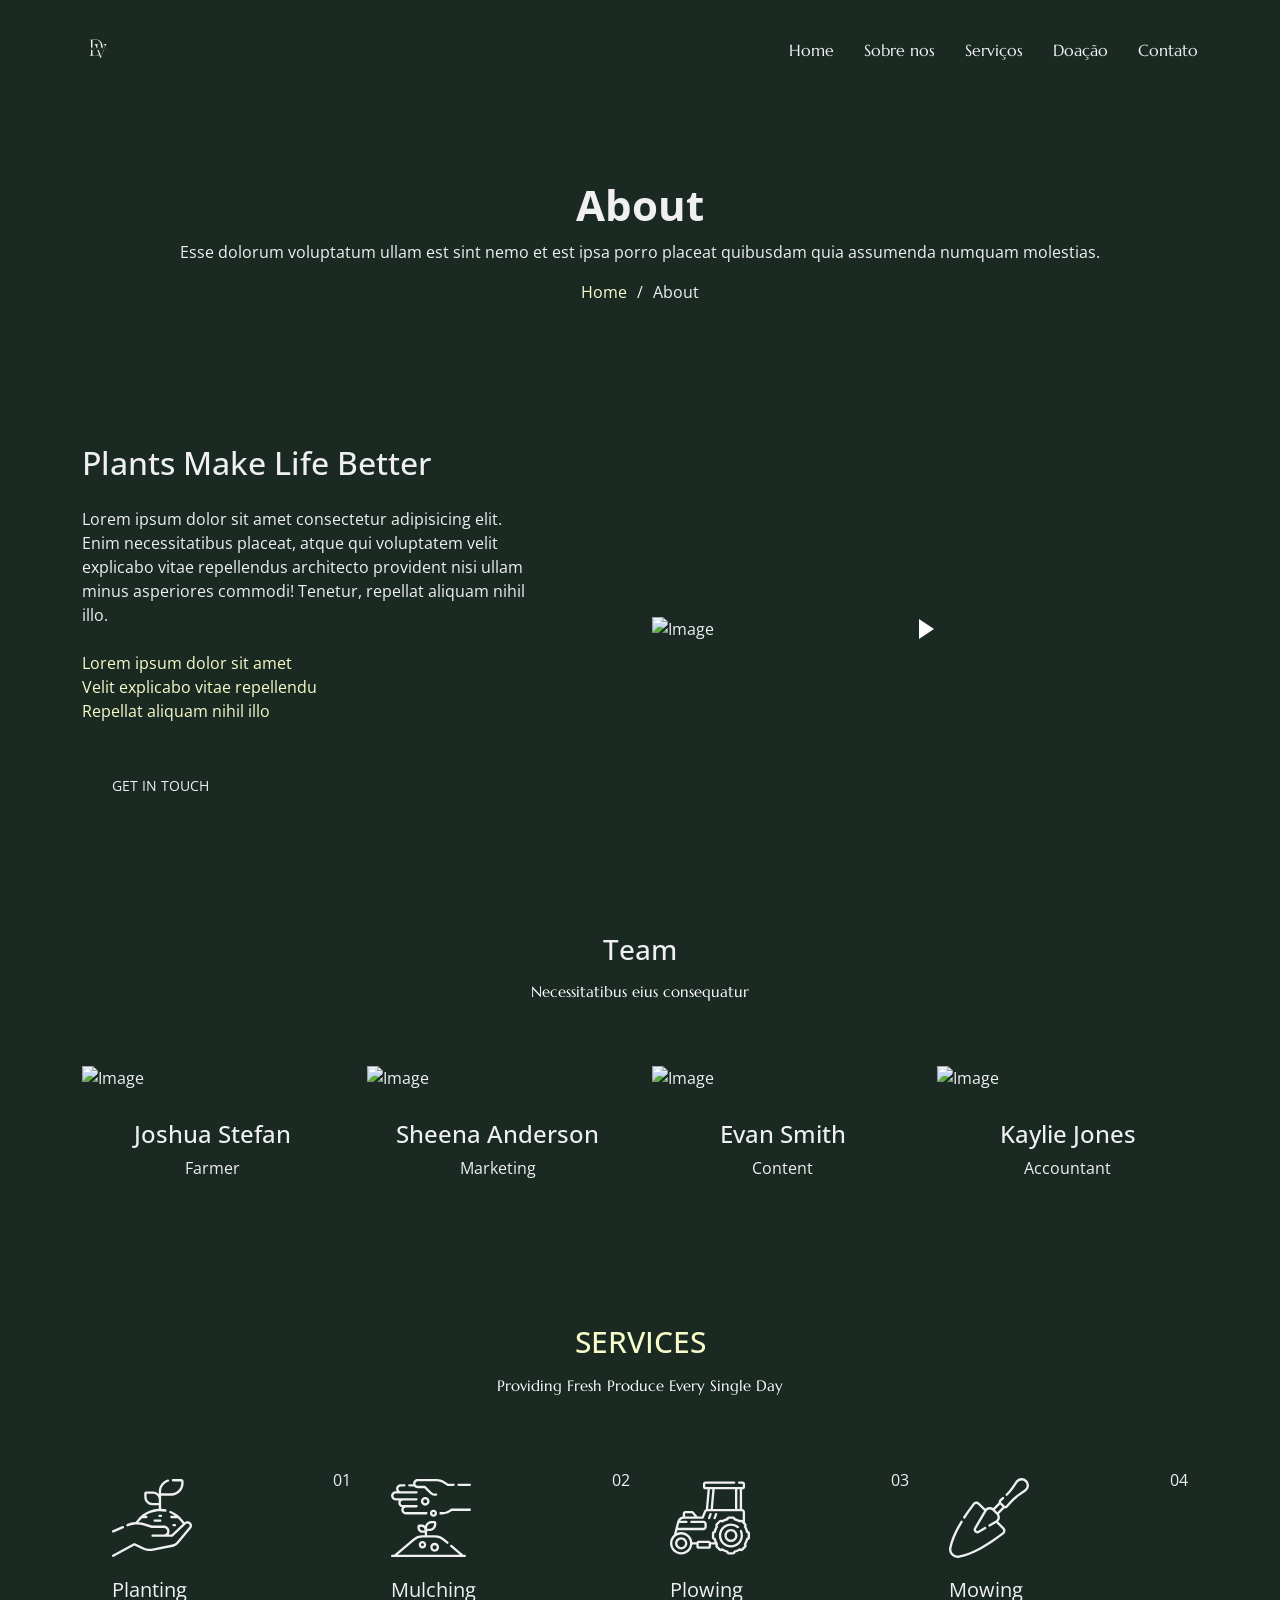
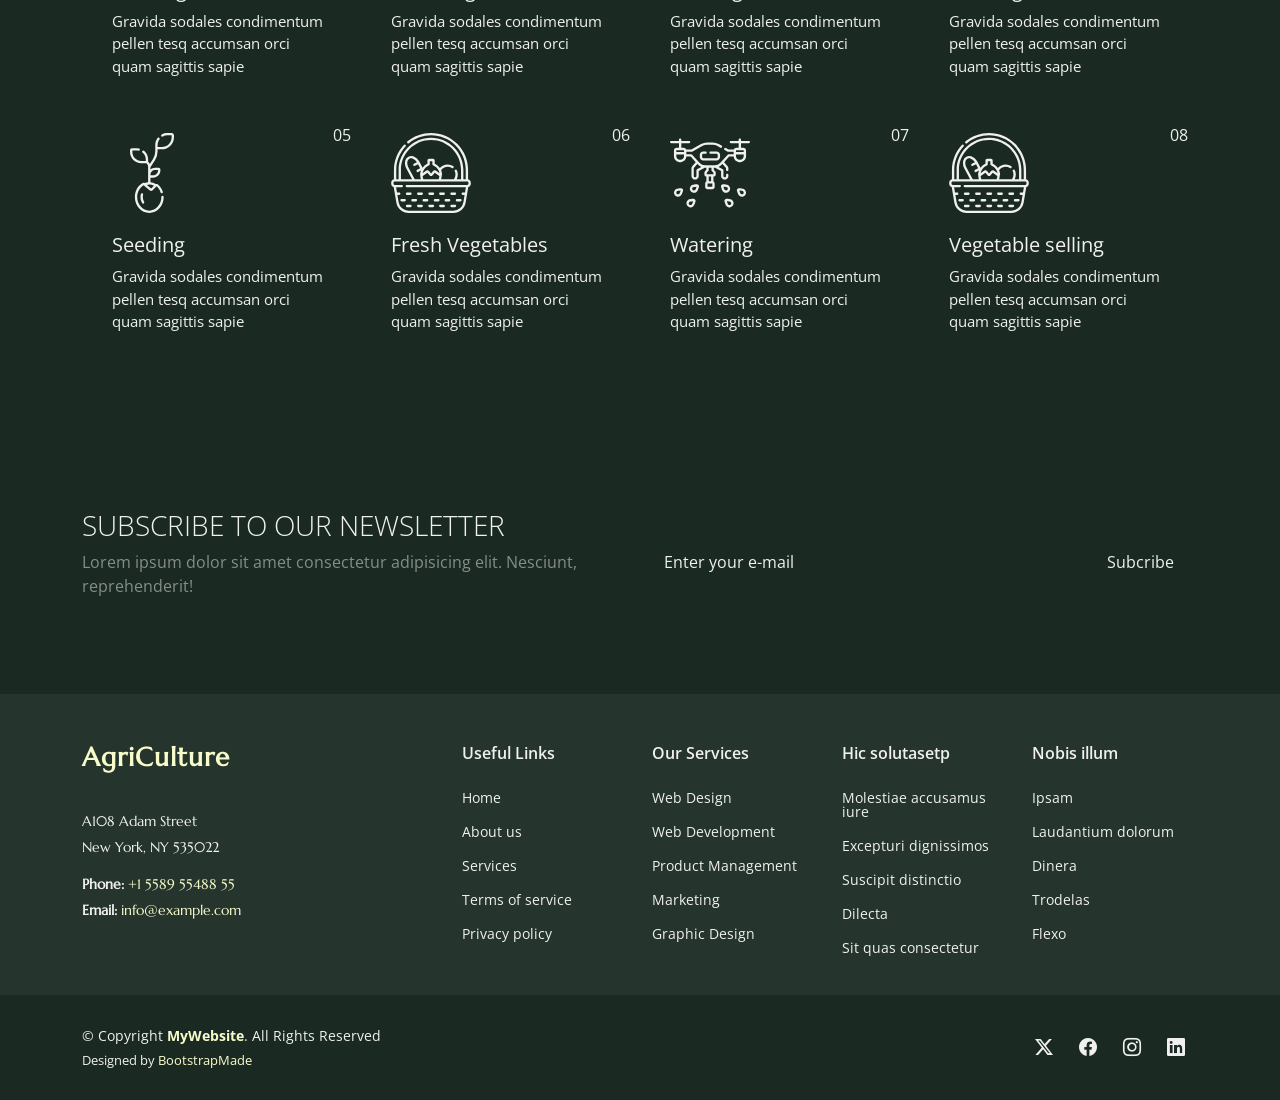
==== commit 95f1c83e: "update html" ====
--- a/about.html
+++ b/about.html
@@ -503,6 +503,7 @@
   <!-- Scroll Top -->
   <a href="#" id="scroll-top" class="scroll-top d-flex align-items-center justify-content-center"><i class="bi bi-arrow-up-short"></i></a>
 
+  
   <!-- Preloader -->
   <div id="preloader"></div>
 
--- a/assets/css/main.css
+++ b/assets/css/main.css
@@ -0,0 +1,2236 @@
+/* Fonts */
+:root {
+  --default-font: "Open Sans",  system-ui, -apple-system, "Segoe UI", Roboto, "Helvetica Neue", Arial, "Noto Sans", "Liberation Sans", sans-serif, "Apple Color Emoji", "Segoe UI Emoji", "Segoe UI Symbol", "Noto Color Emoji";
+  --heading-font: "Marcellus",  sans-serif;
+  --nav-font: "Marcellus",  sans-serif;
+}
+
+/* TEMA DARK */
+:root, :root[data-theme='dark'] {
+  --texto-color: #f0f0f0;  /*cor principal Textos*/
+  --background-color: #1a2a22;  /*cor principal Fundo*/ 
+  /* bg = background == cor do Fundo */
+  --secondary-bg-color: #28292E;  
+  --primary-border-color: #28292E;
+  --secondary-border-color: #c1c2c4;
+  --title-color: #F0F0F0;
+  
+  --link-color: #ffffff;
+  --link-hover: #f8fbca;;
+
+  --icon-color: #C7C8C9;
+}
+/* TEMA LIGHT */
+:root[data-theme='light'] {
+  --primary-color: #0d0c09; /* cor principal textos */
+
+  --primary-bg-color: #f0f2f5;
+  --secondary-bg-color: #C7C8C9;
+
+  --primary-border-color: #C7C8C9;
+--secondary-border-color: #9A9A9C;
+
+--title-color: #0B0B0F;
+--link-hover: #a3a2a2;
+--link-color: #0B0B0F;
+--icon-color: #56575A;
+}
+
+
+
+
+/* Smooth scroll */
+:root {
+  scroll-behavior: smooth;
+}
+
+/*--------------------------------------------------------------
+# General Styling & Shared Classes
+--------------------------------------------------------------*/
+body {
+  color: var(--texto-color);
+  background-color: var(--background-color);
+  font-family: var(--default-font);
+}
+
+a {
+  color: var(--link-hover);
+  text-decoration: none;
+  transition: 0.3s;
+}
+
+a:hover {
+  color: color-mix(in srgb, var(--link-hover), transparent 25%);
+  text-decoration: none;
+}
+
+
+h1,
+h2,
+h3,
+h4,
+h5,
+h6 {
+  color: var(--texto-color);
+  font-family: var(--texto-color);
+}
+
+
+html[data-theme='light'] .logo {
+  filter: invert(1);
+}
+
+
+
+#toggleTheme {
+  font-size: 1.5rem; 
+  color: var(--icon-color);
+  cursor: pointer;
+  transition: ease-in-out .4s;
+  float: right;
+  position: relative;
+}
+span{
+  color: #f8fbca;
+}
+.educacao {
+  display: flex;
+  align-items: center;
+  justify-content: space-between;
+  padding: 20px;
+}
+.tema{
+  color: #f8fbca;
+}
+
+.educacao img {
+  max-width: 30%
+ 
+}
+.educacao img{
+  border-radius: 20%;
+}
+
+
+.educacao .texto {
+  max-width: 50%;
+  height: 20rem;
+}
+
+.fome {
+  display: flex;
+  align-items: center;
+  justify-content: space-between;
+  padding: 20px;
+}
+.tema{
+  color: #f8fbca;
+}
+
+.fome img {
+  max-width: 30%
+ 
+}
+.fome img{
+  border-radius: 20%;
+}
+
+
+.fome .texto {
+  max-width: 50%;
+  height: 20rem;
+}
+
+
+
+/* PHP Email Form Messages
+------------------------------*/
+.php-email-form .error-message {
+  display: none;
+  background: #df1529;
+  color: #ffffff;
+  text-align: left;
+  padding: 15px;
+  margin-bottom: 24px;
+  font-weight: 600;
+}
+
+.php-email-form .sent-message {
+  display: none;
+  color: #ffffff;
+  background: #059652;
+  text-align: center;
+  padding: 15px;
+  margin-bottom: 24px;
+  font-weight: 600;
+}
+
+.php-email-form .loading {
+  display: none;
+  background: var(--surface-color);
+  text-align: center;
+  padding: 15px;
+  margin-bottom: 24px;
+}
+
+.php-email-form .loading:before {
+  content: "";
+  display: inline-block;
+  border-radius: 50%;
+  width: 24px;
+  height: 24px;
+  margin: 0 10px -6px 0;
+  border: 3px solid var(--accent-color);
+  border-top-color: var(--surface-color);
+  animation: php-email-form-loading 1s linear infinite;
+}
+
+@keyframes php-email-form-loading {
+  0% {
+    transform: rotate(0deg);
+  }
+
+  100% {
+    transform: rotate(360deg);
+  }
+}
+
+/* Pulsating Play Button
+------------------------------*/
+.pulsating-play-btn {
+  width: 94px;
+  height: 94px;
+  background: radial-gradient(var(--accent-color) 50%, color-mix(in srgb, var(--accent-color), transparent 75%) 52%);
+  border-radius: 50%;
+  display: block;
+  position: relative;
+  overflow: hidden;
+}
+
+.pulsating-play-btn:before {
+  content: "";
+  position: absolute;
+  width: 120px;
+  height: 120px;
+  animation-delay: 0s;
+  animation: pulsate-play-btn 2s;
+  animation-direction: forwards;
+  animation-iteration-count: infinite;
+  animation-timing-function: steps;
+  opacity: 1;
+  border-radius: 50%;
+  border: 5px solid color-mix(in srgb, var(--accent-color), transparent 30%);
+  top: -15%;
+  left: -15%;
+  background: rgba(198, 16, 0, 0);
+}
+
+.pulsating-play-btn:after {
+  content: "";
+  position: absolute;
+  left: 50%;
+  top: 50%;
+  transform: translateX(-40%) translateY(-50%);
+  width: 0;
+  height: 0;
+  border-top: 10px solid transparent;
+  border-bottom: 10px solid transparent;
+  border-left: 15px solid #fff;
+  z-index: 100;
+  transition: all 400ms cubic-bezier(0.55, 0.055, 0.675, 0.19);
+}
+
+.pulsating-play-btn:hover:before {
+  content: "";
+  position: absolute;
+  left: 50%;
+  top: 50%;
+  transform: translateX(-40%) translateY(-50%);
+  width: 0;
+  height: 0;
+  border: none;
+  border-top: 10px solid transparent;
+  border-bottom: 10px solid transparent;
+  border-left: 15px solid #fff;
+  z-index: 200;
+  animation: none;
+  border-radius: 0;
+}
+
+.pulsating-play-btn:hover:after {
+  border-left: 15px solid var(--accent-color);
+  transform: scale(20);
+}
+
+@keyframes pulsate-play-btn {
+  0% {
+    transform: scale(0.6, 0.6);
+    opacity: 1;
+  }
+
+  100% {
+    transform: scale(1, 1);
+    opacity: 0;
+  }
+}
+
+/*--------------------------------------------------------------
+# Global Header
+--------------------------------------------------------------*/
+.header {
+  color: var(--default-color);
+  background-color: var(--background-color);
+  padding: 20px 0;
+  transition: all 0.5s;
+  z-index: 997;
+}
+
+.header .logo {
+  line-height: 1;
+}
+
+.header .logo img {
+  max-height: 32px;
+  margin-right: 8px;
+}
+
+.header .logo h1 {
+  font-size: 30px;
+  margin: 0;
+  font-weight: 700;
+  color: var(--heading-color);
+}
+
+.scrolled .header {
+  box-shadow: 0px 0 18px color-mix(in srgb, var(--default-color), transparent 85%);
+}
+
+/*--------------------------------------------------------------
+# Navigation Menu
+--------------------------------------------------------------*/
+/* Navmenu - Desktop */
+@media (min-width: 1200px) {
+  .navmenu {
+    padding: 0;
+  }
+
+  .navmenu ul {
+    margin: 0;
+    padding: 0;
+    display: flex;
+    list-style: none;
+    align-items: center;
+  }
+
+  .navmenu li {
+    position: relative;
+  }
+
+  .navmenu a,
+  .navmenu a:focus {
+    color: var(--nav-color);
+    padding: 18px 15px;
+    font-size: 16px;
+    font-family: var(--nav-font);
+    font-weight: 400;
+    display: flex;
+    align-items: center;
+    justify-content: space-between;
+    white-space: nowrap;
+    transition: 0.3s;
+  }
+
+  .navmenu a i,
+  .navmenu a:focus i {
+    font-size: 12px;
+    line-height: 0;
+    margin-left: 5px;
+    transition: 0.3s;
+  }
+
+  .navmenu li:last-child a {
+    padding-right: 0;
+  }
+
+  .navmenu li:hover>a,
+  .navmenu .active,
+  .navmenu .active:focus {
+    color: var(--nav-hover-color);
+  }
+}
+  
+
+/* Navmenu - Mobile */
+@media (max-width: 1199px) {
+  .mobile-nav-toggle {
+    color: var(--nav-color);
+    font-size: 28px;
+    line-height: 0;
+    margin-right: 10px;
+    cursor: pointer;
+    transition: color 0.3s;
+  }
+
+  .navmenu {
+    padding: 0;
+    z-index: 9997;
+  }
+
+  .navmenu ul {
+    display: none;
+    list-style: none;
+    position: absolute;
+    inset: 60px 20px 20px 20px;
+    padding: 10px 0;
+    margin: 0;
+    border-radius: 6px;
+    background-color:var(--background-color);
+    overflow-y: auto;
+    transition: 0.3s;
+    z-index: 9998;
+    
+  }
+
+  
+
+
+  .mobile-nav-active .mobile-nav-toggle {
+    color: #fff;
+    position: absolute;
+    font-size: 32px;
+    top: 15px;
+    right: 15px;
+    margin-right: 0;
+    z-index: 9999;
+  }
+
+  .mobile-nav-active .navmenu {
+    position: fixed;
+    overflow: hidden;
+    inset: 0;
+    background: rgba(33, 37, 41, 0.8);
+    transition: 0.3s;
+  }
+
+  .mobile-nav-active .navmenu>ul {
+    display: block;
+  }
+}
+
+/*--------------------------------------------------------------
+# Global Footer
+--------------------------------------------------------------*/
+.footer {
+  color: var(--default-color);
+  background-color: var(--background-color);
+  font-size: 14px;
+  position: relative;
+}
+
+.footer .footer-top {
+  background-color: color-mix(in srgb, var(--background-color), white 5%);
+  padding-top: 50px;
+}
+
+.footer .footer-about .logo {
+  line-height: 1;
+  margin-bottom: 25px;
+}
+
+.footer .footer-about .logo img {
+  max-height: 40px;
+  margin-right: 6px;
+}
+
+.footer .footer-about .logo span {
+  color: var(--heading-color);
+  font-family: var(--heading-font);
+  font-size: 26px;
+  font-weight: 700;
+  letter-spacing: 1px;
+}
+
+.footer .footer-about p {
+  font-size: 14px;
+  font-family: var(--heading-font);
+}
+
+.footer h4 {
+  font-size: 16px;
+  font-weight: 600;
+  position: relative;
+  padding-bottom: 12px;
+  margin-bottom: 15px;
+}
+
+.footer h4::after {
+  content: "";
+  position: absolute;
+  display: block;
+  width: 20px;
+  height: 2px;
+  background: var(--accent-color);
+  bottom: 0;
+  left: 0;
+}
+
+.footer .footer-links {
+  margin-bottom: 30px;
+}
+
+.footer .footer-links ul {
+  list-style: none;
+  padding: 0;
+  margin: 0;
+}
+
+.footer .footer-links ul i {
+  padding-right: 2px;
+  font-size: 12px;
+  line-height: 0;
+}
+
+.footer .footer-links ul li {
+  padding: 10px 0;
+  display: flex;
+  align-items: center;
+}
+
+.footer .footer-links ul li:first-child {
+  padding-top: 0;
+}
+
+.footer .footer-links ul a {
+  color: color-mix(in srgb, var(--default-color), transparent 30%);
+  display: inline-block;
+  line-height: 1;
+}
+
+.footer .footer-links ul a:hover {
+  color: var(--accent-color);
+}
+
+.footer .footer-contact p {
+  margin-bottom: 5px;
+}
+
+.footer .copyright {
+  padding: 30px 0;
+}
+
+.footer .copyright p {
+  margin-bottom: 0;
+}
+
+.footer .credits {
+  margin-top: 5px;
+  font-size: 13px;
+}
+
+.footer .social-links a {
+  font-size: 18px;
+  display: inline-block;
+  background: color-mix(in srgb, var(--default-color), transparent 92%);
+  color: var(--accent-color);
+  line-height: 1;
+  padding: 8px 0;
+  margin-right: 4px;
+  border-radius: 4px;
+  text-align: center;
+  width: 36px;
+  height: 36px;
+  transition: 0.3s;
+}
+
+.footer .social-links a:hover {
+  color: var(--contrast-color);
+  background: var(--accent-color);
+  text-decoration: none;
+}
+
+/*--------------------------------------------------------------
+# Preloader
+--------------------------------------------------------------*/
+#preloader {
+  position: fixed;
+  inset: 0;
+  z-index: 999999;
+  overflow: hidden;
+  background: var(--background-color);
+  transition: all 0.6s ease-out;
+}
+
+#preloader:before {
+  content: "";
+  position: fixed;
+  top: calc(50% - 30px);
+  left: calc(50% - 30px);
+  border: 6px solid #ffffff;
+  border-color: var(--accent-color) transparent var(--accent-color) transparent;
+  border-radius: 50%;
+  width: 60px;
+  height: 60px;
+  animation: animate-preloader 1.5s linear infinite;
+}
+
+@keyframes animate-preloader {
+  0% {
+    transform: rotate(0deg);
+  }
+
+  100% {
+    transform: rotate(360deg);
+  }
+}
+
+/*--------------------------------------------------------------
+# Scroll Top Button
+--------------------------------------------------------------*/
+.scroll-top {
+  position: fixed;
+  visibility: hidden;
+  opacity: 0;
+  right: 15px;
+  bottom: 15px;
+  z-index: 99999;
+  background-color: var(--accent-color);
+  width: 40px;
+  height: 40px;
+  border-radius: 4px;
+  transition: all 0.4s;
+}
+
+.scroll-top i {
+  font-size: 24px;
+  color: var(--contrast-color);
+  line-height: 0;
+}
+
+.scroll-top:hover {
+  background-color: color-mix(in srgb, var(--accent-color), transparent 20%);
+  color: var(--contrast-color);
+}
+
+.scroll-top.active {
+  visibility: visible;
+  opacity: 1;
+}
+
+/*--------------------------------------------------------------
+# Disable aos animation delay on mobile devices
+--------------------------------------------------------------*/
+@media screen and (max-width: 768px) {
+  [data-aos-delay] {
+    transition-delay: 0 !important;
+  }
+}
+
+/*--------------------------------------------------------------
+# Global Page Titles & Breadcrumbs
+--------------------------------------------------------------*/
+.page-title {
+  color: var(--default-color);
+  background-color: var(--background-color);
+  background-size: cover;
+  background-position: center;
+  background-repeat: no-repeat;
+  padding: 80px 0;
+  text-align: center;
+  position: relative;
+}
+
+.page-title:before {
+  content: "";
+  background-color: color-mix(in srgb, var(--background-color), transparent 50%);
+  position: absolute;
+  inset: 0;
+}
+
+.page-title h1 {
+  font-size: 42px;
+  font-weight: 700;
+  margin-bottom: 10px;
+}
+
+.page-title .breadcrumbs ol {
+  display: flex;
+  flex-wrap: wrap;
+  list-style: none;
+  justify-content: center;
+  padding: 0;
+  margin: 0;
+  font-size: 16px;
+  font-weight: 400;
+}
+
+.page-title .breadcrumbs ol li+li {
+  padding-left: 10px;
+}
+
+.page-title .breadcrumbs ol li+li::before {
+  content: "/";
+  display: inline-block;
+  padding-right: 10px;
+  color: color-mix(in srgb, var(--default-color), transparent 50%);
+}
+
+/*--------------------------------------------------------------
+# Global Sections
+--------------------------------------------------------------*/
+section,
+.section {
+  color: var(--default-color);
+  background-color: var(--background-color);
+  padding: 60px 0;
+  scroll-margin-top: 100px;
+  overflow: clip;
+}
+
+@media (max-width: 1199px) {
+
+  section,
+  .section {
+    scroll-margin-top: 66px;
+  }
+}
+
+/*--------------------------------------------------------------
+# Global Section Titles
+--------------------------------------------------------------*/
+.section-title {
+  text-align: center;
+  padding-bottom: 60px;
+  position: relative;
+}
+
+.section-title h2 {
+  font-size: 28px;
+  font-weight: 500;
+  margin-bottom: 15px;
+}
+
+.section-title p {
+  margin-bottom: 0;
+  font-family: var(--heading-font);
+  font-size: 15px;
+  color: #ffffff;
+}
+
+
+/*--------------------------------------------------------------
+# Hero Section
+--------------------------------------------------------------*/
+.hero {
+  padding: 0;
+}
+
+.hero .carousel {
+  width: 100%;
+  min-height: calc(100vh - 100px);
+  padding: 0;
+  margin: 0;
+  background-color: var(--background-color);
+  position: relative;
+}
+
+.hero img {
+  position: absolute;
+  inset: 0;
+  display: block;
+  width: 100%;
+  height: 100%;
+  object-fit: cover;
+  z-index: 1;
+}
+
+.hero .carousel-item {
+  position: absolute;
+  inset: 0;
+  background-size: cover;
+  background-position: center;
+  background-repeat: no-repeat;
+  overflow: hidden;
+}
+
+.hero .carousel-item:before {
+  content: "";
+  background: color-mix(in srgb, var(--background-color), transparent 60%);
+  position: absolute;
+  inset: 0;
+  z-index: 2;
+}
+
+.hero .carousel-container {
+  position: absolute;
+  inset: 90px 64px 64px 64px;
+  display: flex;
+  justify-content: center;
+  align-items: center;
+  flex-direction: column;
+  z-index: 3;
+
+}
+.hero .carousel-container p{
+font-size: 23px;
+}
+.hero h2 {
+  margin-bottom: 30px;
+  font-size: 48px;
+  font-weight: 700;
+  animation: fadeInDown 1s both;
+}
+
+@media (max-width: 768px) {
+  .hero h2 {
+    font-size: 30px;
+  }
+}
+
+.hero p {
+  animation: fadeInDown 1s both 0.2s;
+}
+
+@media (min-width: 1024px) {
+
+  .hero h2,
+  .hero p {
+    max-width: 60%;
+  }
+}
+
+.hero .btn-get-started {
+  color: var(--texto-color);
+  background: var(--accent-color);
+  font-family: var(--texto-color);
+  font-weight: 500;
+  font-size: 15px;
+  letter-spacing: 1px;
+  display: inline-block;
+  padding: 8px 32px;
+  border-radius: 50px;
+  transition: 0.5s;
+  margin: 10px;
+  animation: fadeInUp 1s both 0.4s;
+}
+
+.hero .btn-get-started:hover {
+  background: color-mix(in srgb, var(--accent-color), transparent 20%);
+}
+
+.hero .carousel-control-prev,
+.hero .carousel-control-next {
+  width: 10%;
+  transition: 0.3s;
+  opacity: 0.5;
+}
+
+.hero .carousel-control-prev:focus,
+.hero .carousel-control-next:focus {
+  opacity: 0.5;
+}
+
+.hero .carousel-control-prev:hover,
+.hero .carousel-control-next:hover {
+  opacity: 0.9;
+}
+
+@media (min-width: 1024px) {
+
+  .hero .carousel-control-prev,
+  .hero .carousel-control-next {
+    width: 5%;
+  }
+}
+
+.hero .carousel-control-next-icon,
+.hero .carousel-control-prev-icon {
+  background: none;
+  font-size: 32px;
+  line-height: 1;
+}
+
+.hero .carousel-indicators {
+  list-style: none;
+}
+
+.hero .carousel-indicators li {
+  cursor: pointer;
+}
+
+@keyframes fadeInUp {
+  from {
+    opacity: 0;
+    transform: translate3d(0, 100%, 0);
+  }
+
+  to {
+    opacity: 1;
+    transform: translate3d(0, 0, 0);
+  }
+}
+
+@keyframes fadeInDown {
+  from {
+    opacity: 0;
+    transform: translate3d(0, -100%, 0);
+  }
+
+  to {
+    opacity: 1;
+    transform: translate3d(0, 0, 0);
+  }
+}
+
+/*--------------------------------------------------------------
+# Services Section
+--------------------------------------------------------------*/
+.services .section-title h2 {
+ color: #f8fbca;
+  font-size: 30px;
+  font-weight: 20px;
+}
+
+.services .content .service-item {
+  background-color: var(--surface-color);
+  padding: 20px 30px;
+  border-top: 1px solid color-mix(in srgb, var(--default-color), transparent 90%);
+  border-left: 1px solid color-mix(in srgb, var(--default-color), transparent 90%);
+  position: relative;
+}
+
+.services .content .service-item .number {
+  position: absolute;
+  right: 10px;
+  top: 10px;
+  font-weight: 400;
+  color: color-mix(in srgb, var(--default-color), transparent 80%);
+}
+
+.services .content .service-item .service-item-icon {
+  position: relative;
+  margin-bottom: 20px;
+  color: var(--accent-color);
+}
+
+.services .content .service-item .service-item-icon img {
+  width: 50px;
+}
+
+.services .content .service-item .service-item-icon:before {
+  position: absolute;
+  content: "";
+  transform: rotate(45deg);
+  z-index: -1;
+  left: -20px;
+  border-top: 40px solid transparent;
+  border-bottom: 40px solid transparent;
+  border-right: 40px solid var(--accent-color);
+  display: none;
+}
+
+.services .content .service-item .service-item-icon>span {
+  color: var(--default-color);
+  font-size: 4rem;
+}
+
+.services .content .service-item .service-item-content .service-heading {
+  font-size: 20px;
+  color: var(--default-color);
+  font-weight: 400;
+}
+
+.services .content .service-item .service-item-content p {
+  font-size: 15px;
+}
+
+@media (min-width: 769px) {
+  .services .content [class^=col-]:nth-child(4n+4) .service-item {
+    border-right: 1px solid color-mix(in srgb, var(--default-color), transparent 90%);
+  }
+
+  .services .content [class^=col-]:nth-last-child(-n+4) .service-item {
+    border-bottom: 1px solid color-mix(in srgb, var(--default-color), transparent 90%);
+  }
+}
+
+@media (max-width: 768px) {
+  .services .content [class^=col-]:nth-child(2n+2) .service-item {
+    border-right: 1px solid color-mix(in srgb, var(--default-color), transparent 90%);
+  }
+
+  .services .content [class^=col-]:last-child .service-item,
+  .services .content [class^=col-]:nth-last-child(2) .service-item {
+    border-bottom: 1px solid color-mix(in srgb, var(--default-color), transparent 90%);
+  }
+}
+
+@media (max-width: 576px) {
+  .services .content [class^=col-] .service-item {
+    border: 1px solid color-mix(in srgb, var(--default-color), transparent 90%);
+    margin-bottom: 10px;
+  }
+}
+
+/*--------------------------------------------------------------
+# About Section
+--------------------------------------------------------------*/
+.about .section-title {
+  margin-bottom: 60px;
+}
+
+.about .content {
+  background: var(--accent-color);
+  color: var(--contrast-color);
+  padding: 7rem 0;
+}
+
+.about .content .img-overlap {
+  margin-top: -150px;
+}
+
+.about p {
+  color: var(--contrast-color);
+}
+
+.about .content-title {
+  color: var(--contrast-color);
+  font-weight: 300;
+  text-align: left;
+}
+
+.about .content-title strong {
+  font-weight: 700;
+}
+
+.about .content-subtitle {
+  font-weight: 300;
+  color: var(--contrast-color);
+  text-transform: uppercase;
+  font-size: 1.3rem;
+}
+
+/*--------------------------------------------------------------
+# Services 2 Section
+--------------------------------------------------------------*/
+.services-2 {
+  overflow: visible;
+  margin-bottom: 200px;
+}
+
+.services-2 .section-title {
+  text-align: left;
+}
+
+.services-2 .section-title h2 {
+  color: color-mix(in srgb, var(--contrast-color), transparent 50%);
+  text-transform: uppercase;
+  font-size: 20px;
+}
+
+.services-2 .section-title p {
+  color: var(--contrast-color);
+}
+
+.services-2 .services-carousel-wrap {
+  position: relative;
+  margin-bottom: -200px;
+}
+
+.services-2 .swiper-wrapper {
+  height: auto;
+}
+
+.services-2 .service-item {
+  position: relative;
+  overflow: hidden;
+}
+
+.services-2 .service-item:before {
+  content: "";
+  background-color: color-mix(in srgb, var(--background-color), transparent 50%);
+  top: 0;
+  left: 0;
+  right: 0;
+  bottom: 0;
+  position: absolute;
+  opacity: 0;
+  visibility: hidden;
+  z-index: 1;
+  transition: 0.3s all ease;
+}
+
+.services-2 .service-item img {
+  transition: 0.5s all ease;
+  transform: scale(1);
+}
+
+.services-2 .service-item .service-item-contents {
+  z-index: 9;
+  position: absolute;
+  bottom: 20px;
+  left: 20px;
+  right: 20px;
+  transition: 0.3s all ease;
+  transform: translateY(100%);
+  opacity: 0;
+  visibility: hidden;
+}
+
+.services-2 .service-item .service-item-contents .service-item-category {
+  color: var(--accent-color);
+  text-transform: uppercase;
+}
+
+.services-2 .service-item .service-item-contents .service-item-title {
+  color: var(--contrast-color);
+  margin-bottom: 0;
+}
+
+.services-2 .service-item:hover:before {
+  opacity: 1;
+  visibility: visible;
+}
+
+.services-2 .service-item:hover .service-item-contents {
+  transform: translateY(0%);
+  opacity: 1;
+  visibility: visible;
+}
+
+.services-2 .service-item:hover img {
+  transform: scale(1.2);
+}
+
+.services-2 .navigation-prev,
+.services-2 .navigation-next {
+  position: absolute;
+  top: 50%;
+  transform: translateY(-50%);
+  z-index: 9;
+  width: 46px;
+  height: 46px;
+  background: var(--contrast-color);
+  background-color: none;
+  border: none;
+  transition: 0.3s all ease;
+}
+
+.services-2 .navigation-prev i,
+.services-2 .navigation-next i {
+  font-size: 2rem;
+}
+
+.services-2 .navigation-prev:hover,
+.services-2 .navigation-next:hover {
+  background-color: var(--accent-color);
+  color: var(--contrast-color);
+}
+
+.services-2 .navigation-prev {
+  left: 10px;
+}
+
+.services-2 .navigation-next {
+  right: 10px;
+}
+
+.services-2 .swiper {
+  padding-bottom: 50px;
+}
+
+.services-2 .swiper-pagination {
+  bottom: 0px;
+}
+
+.services-2 .swiper-pagination .swiper-pagination-bullet {
+  border-radius: 0;
+  width: 20px;
+  height: 4px;
+  background-color: color-mix(in srgb, var(--background-color), transparent 80%) !important;
+  opacity: 1;
+}
+
+.services-2 .swiper-pagination .swiper-pagination-bullet-active {
+  background-color: var(--accent-color) !important;
+}
+
+/*--------------------------------------------------------------
+# Testimonials Section
+--------------------------------------------------------------*/
+.testimonials .testimonial img {
+  width: 100px;
+  height: 100px;
+  border-radius: 50%;
+  margin-bottom: 20px;
+}
+
+.testimonials .testimonial blockquote p {
+  font-size: 20px;
+  color: var(--default-color);
+  font-weight: 500;
+}
+
+.testimonials .testimonial .client-name {
+  text-transform: uppercase;
+  font-size: 1.2rem;
+  color: var(--accent-color);
+}
+
+/*--------------------------------------------------------------
+# Recent Posts Section
+--------------------------------------------------------------*/
+.recent-posts .post-item {
+  background: var(--surface-color);
+  box-shadow: 0px 2px 20px rgba(0, 0, 0, 0.1);
+  transition: 0.3s;
+}
+
+.recent-posts .post-item .post-img img {
+  transition: 0.5s;
+}
+
+.recent-posts .post-item .post-date {
+  position: absolute;
+  right: 0;
+  bottom: 0;
+  background-color: var(--accent-color);
+  color: var(--contrast-color);
+  text-transform: uppercase;
+  font-size: 13px;
+  padding: 6px 12px;
+  font-weight: 500;
+}
+
+.recent-posts .post-item .post-content {
+  padding: 30px;
+}
+
+.recent-posts .post-item .post-title {
+  color: var(--heading-color);
+  font-size: 20px;
+  font-weight: 700;
+  transition: 0.3s;
+  margin-bottom: 15px;
+}
+
+.recent-posts .post-item .meta i {
+  font-size: 16px;
+  color: var(--accent-color);
+}
+
+.recent-posts .post-item .meta span {
+  font-size: 15px;
+  color: color-mix(in srgb, var(--default-color), transparent 50%);
+}
+
+.recent-posts .post-item hr {
+  color: color-mix(in srgb, var(--default-color), transparent 80%);
+  margin: 20px 0;
+}
+
+.recent-posts .post-item .readmore {
+  display: flex;
+  align-items: center;
+  font-weight: 600;
+  line-height: 1;
+  transition: 0.3s;
+  color: color-mix(in srgb, var(--default-color), transparent 40%);
+}
+
+.recent-posts .post-item .readmore i {
+  line-height: 0;
+  margin-left: 6px;
+  font-size: 16px;
+}
+
+.recent-posts .post-item:hover .post-title,
+.recent-posts .post-item:hover .readmore {
+  color: var(--accent-color);
+}
+
+.recent-posts .post-item:hover .post-img img {
+  transform: scale(1.1);
+}
+
+/*--------------------------------------------------------------
+# Call To Action Section
+--------------------------------------------------------------*/
+.call-to-action .content {
+  padding: 20px 0;
+}
+
+.call-to-action .content h3 {
+  font-weight: 300;
+  text-transform: uppercase;
+}
+
+.call-to-action .content .form-subscribe .form-control {
+  border: 2px solid var(--accent-color);
+  background: var(--surface-color);
+  border-radius: 0;
+}
+
+.call-to-action .content .form-subscribe input[type=email] {
+  height: 63px !important;
+  color: var(--default-color);
+}
+
+.call-to-action .content .form-subscribe input[type=email]:focus {
+  box-shadow: none;
+}
+
+.call-to-action .content .form-subscribe input[type=email]::placeholder {
+  color: color-mix(in srgb, var(--contrast-color), transparent 50%);
+}
+
+.call-to-action .content .loading,
+.call-to-action .content .error-message,
+.call-to-action .content .sent-message {
+  margin-top: 15px;
+}
+
+.call-to-action .content .btn {
+  color: var(--contrast-color);
+  background-color: var(--accent-color);
+  border: 1px solid var(--accent-color);
+  border-radius: 0;
+}
+
+.call-to-action .content .btn:hover,
+.call-to-action .content .btn:active,
+.call-to-action .content .btn:focus {
+  box-shadow: none;
+  outline: none;
+  background-color: var(--contrast-color);
+  border: 1px solid var(--contrrast-color);
+}
+
+/*--------------------------------------------------------------
+# About 3 Section
+--------------------------------------------------------------*/
+
+
+
+.about-3 .content-title {
+  color: var(--accent-color);
+  margin-bottom: 30px;
+}
+
+.about-3 .btn-cta {
+  text-transform: uppercase;
+  font-size: 14px;
+  padding-top: 20px;
+  padding-bottom: 20px;
+  padding-left: 30px;
+  padding-right: 30px;
+  background-color: var(--accent-color);
+  color: var(--contrast-color);
+  border-radius: 6px;
+}
+
+.about-3 .list-check {
+  margin-bottom: 50px;
+  color: #f8fbca;
+}
+
+.about-3 .list-check i {
+  margin-bottom: 50px;
+  margin-right: 1px;
+  color: #f8fbca;
+  font-size: 25px;
+}
+
+
+
+
+.about-3 .pulsating-play-btn {
+  position: absolute;
+  left: calc(50% - 47px);
+  top: calc(50% - 47px);
+}
+/* saude*/
+
+ .saude img{
+  border-radius: 20%;
+  width: 30%;
+  float: right;
+  
+  
+ }
+ .saude h1{
+text-align: left;
+margin-left: 15%;
+color: #f8fbca;
+
+ }
+ .saude h2 p{
+  float: left;
+  
+ 
+  
+ }
+ .saude p{
+ font-size: 90%;
+ width: 30rem;
+ height: 20rem;
+ }
+/* onde a saude atua*/
+.atua-saude {
+  float: left;
+  width: 30rem;
+  height: 30rem;
+  
+}
+.atua-saude h2{
+  padding-top: 1.5px;
+}
+
+
+
+
+ 
+/*--------------------------------------------------------------
+# Team Section
+--------------------------------------------------------------*/
+.team .person {
+  position: relative;
+}
+
+.team .person figure {
+  margin-bottom: 0;
+  padding-bottom: 0;
+  position: relative;
+  overflow: hidden;
+  margin-bottom: 30px;
+}
+
+.team .person img {
+  transition: 0.3s all ease;
+}
+
+.team .person .person-contents {
+  text-align: center;
+}
+
+.team .person .person-contents h3 {
+  color: var(--heading-color);
+  font-size: 24px;
+}
+
+.team .person .person-contents .position {
+  color: var(--accent-color);
+}
+
+.team .person:hover img {
+  transform: scale(1.05);
+}
+
+.team .person .social {
+  position: absolute;
+  bottom: 10px;
+  left: 10px;
+  z-index: 2;
+}
+
+.team .person .social a {
+  display: block;
+  margin-bottom: 10px;
+  width: 40px;
+  height: 40px;
+  background: var(--contrast-color);
+  position: relative;
+}
+
+.team .person .social a>span {
+  position: absolute;
+  top: 50%;
+  left: 50%;
+  transform: translate(-50%, -50%);
+}
+
+.team .person .social a:hover {
+  background: var(--accent-color);
+  color: var(--contrast-color);
+}
+
+/*--------------------------------------------------------------
+# Blog Posts 2 Section
+--------------------------------------------------------------*/
+.blog-posts-2 article {
+  background-color: var(--surface-color);
+  box-shadow: 0px 2px 20px rgba(0, 0, 0, 0.1);
+  transition: 0.3s;
+  border-radius: 8px;
+  overflow: hidden;
+}
+
+.blog-posts-2 .post-img img {
+  transition: 0.5s;
+}
+
+.blog-posts-2 .post-content {
+  padding: 30px;
+}
+
+.blog-posts-2 .post-title {
+  font-size: 20px;
+  line-height: 24px;
+  color: var(--heading-color);
+  font-weight: 600;
+  transition: 0.3s;
+  margin-bottom: 20px;
+}
+
+.blog-posts-2 .meta {
+  position: relative;
+  margin-top: -20px;
+  padding: 0 30px;
+}
+
+.blog-posts-2 .meta i {
+  font-size: 16px;
+  color: var(--accent-color);
+}
+
+.blog-posts-2 .meta span {
+  font-size: 15px;
+  color: color-mix(in srgb, var(--default-color), transparent 40%);
+}
+
+.blog-posts-2 .meta .post-date {
+  background-color: var(--accent-color);
+  color: var(--contrast-color);
+  font-size: 13px;
+  padding: 6px 12px;
+  text-align: center;
+  margin-right: 15px;
+  border-radius: 4px;
+}
+
+.blog-posts-2 .meta .post-date span {
+  display: block;
+  color: var(--contrast-color);
+  font-weight: 700;
+  font-size: 20px;
+}
+
+.blog-posts-2 .readmore {
+  display: flex;
+  align-items: center;
+  font-weight: 400;
+  line-height: 1;
+  transition: 0.3s;
+  color: color-mix(in srgb, var(--heading-color), transparent 20%);
+}
+
+.blog-posts-2 .readmore i {
+  line-height: 0;
+  margin-left: 6px;
+  font-size: 16px;
+}
+
+.blog-posts-2 article:hover .post-title,
+.blog-posts-2 article:hover .readmore {
+  color: var(--accent-color);
+}
+
+.blog-posts-2 article:hover .post-img img {
+  transform: scale(1.1);
+}
+
+/*--------------------------------------------------------------
+# Blog Pagination Section
+--------------------------------------------------------------*/
+.blog-pagination {
+  padding-top: 0;
+  color: color-mix(in srgb, var(--default-color), transparent 40%);
+}
+
+.blog-pagination ul {
+  display: flex;
+  padding: 0;
+  margin: 0;
+  list-style: none;
+}
+
+.blog-pagination li {
+  margin: 0 5px;
+  transition: 0.3s;
+}
+
+.blog-pagination li a {
+  color: color-mix(in srgb, var(--default-color), transparent 40%);
+  padding: 7px 16px;
+  display: flex;
+  align-items: center;
+  justify-content: center;
+}
+
+.blog-pagination li a.active,
+.blog-pagination li a:hover {
+  background: var(--accent-color);
+  color: var(--contrast-color);
+}
+
+.blog-pagination li a.active a,
+.blog-pagination li a:hover a {
+  color: var(--contrast-color);
+}
+
+/*--------------------------------------------------------------
+# Blog Details Section
+--------------------------------------------------------------*/
+.blog-details {
+  padding-bottom: 30px;
+}
+
+.blog-details .article {
+  background-color: var(--surface-color);
+  padding: 30px;
+  box-shadow: 0 4px 16px rgba(0, 0, 0, 0.1);
+}
+
+.blog-details .post-img {
+  margin: -30px -30px 20px -30px;
+  overflow: hidden;
+}
+
+.blog-details .title {
+  color: var(--heading-color);
+  font-size: 28px;
+  font-weight: 700;
+  padding: 0;
+  margin: 30px 0;
+}
+
+.blog-details .content {
+  margin-top: 20px;
+}
+
+.blog-details .content h3 {
+  font-size: 22px;
+  margin-top: 30px;
+  font-weight: bold;
+}
+
+.blog-details .content blockquote {
+  overflow: hidden;
+  background-color: color-mix(in srgb, var(--default-color), transparent 95%);
+  padding: 60px;
+  position: relative;
+  text-align: center;
+  margin: 20px 0;
+}
+
+.blog-details .content blockquote p {
+  color: var(--default-color);
+  line-height: 1.6;
+  margin-bottom: 0;
+  font-style: italic;
+  font-weight: 500;
+  font-size: 22px;
+}
+
+.blog-details .content blockquote:after {
+  content: "";
+  position: absolute;
+  left: 0;
+  top: 0;
+  bottom: 0;
+  width: 3px;
+  background-color: var(--accent-color);
+  margin-top: 20px;
+  margin-bottom: 20px;
+}
+
+.blog-details .meta-top {
+  margin-top: 20px;
+  color: color-mix(in srgb, var(--default-color), transparent 40%);
+}
+
+.blog-details .meta-top ul {
+  display: flex;
+  flex-wrap: wrap;
+  list-style: none;
+  align-items: center;
+  padding: 0;
+  margin: 0;
+}
+
+.blog-details .meta-top ul li+li {
+  padding-left: 20px;
+}
+
+.blog-details .meta-top i {
+  font-size: 16px;
+  margin-right: 8px;
+  line-height: 0;
+  color: color-mix(in srgb, var(--default-color), transparent 40%);
+}
+
+.blog-details .meta-top a {
+  color: color-mix(in srgb, var(--default-color), transparent 40%);
+  font-size: 14px;
+  display: inline-block;
+  line-height: 1;
+}
+
+.blog-details .meta-bottom {
+  padding-top: 10px;
+  border-top: 1px solid color-mix(in srgb, var(--default-color), transparent 90%);
+}
+
+.blog-details .meta-bottom i {
+  color: color-mix(in srgb, var(--default-color), transparent 40%);
+  display: inline;
+}
+
+.blog-details .meta-bottom a {
+  color: color-mix(in srgb, var(--default-color), transparent 40%);
+  transition: 0.3s;
+}
+
+.blog-details .meta-bottom a:hover {
+  color: var(--accent-color);
+}
+
+.blog-details .meta-bottom .cats {
+  list-style: none;
+  display: inline;
+  padding: 0 20px 0 0;
+  font-size: 14px;
+}
+
+.blog-details .meta-bottom .cats li {
+  display: inline-block;
+}
+
+.blog-details .meta-bottom .tags {
+  list-style: none;
+  display: inline;
+  padding: 0;
+  font-size: 14px;
+}
+
+.blog-details .meta-bottom .tags li {
+  display: inline-block;
+}
+
+.blog-details .meta-bottom .tags li+li::before {
+  padding-right: 6px;
+  color: var(--default-color);
+  content: ",";
+}
+
+.blog-details .meta-bottom .share {
+  font-size: 16px;
+}
+
+.blog-details .meta-bottom .share i {
+  padding-left: 5px;
+}
+
+/*--------------------------------------------------------------
+# Blog Comments Section
+--------------------------------------------------------------*/
+.blog-comments {
+  padding: 10px 0;
+}
+
+.blog-comments .comments-count {
+  font-weight: bold;
+}
+
+.blog-comments .comment {
+  margin-top: 30px;
+  position: relative;
+}
+
+.blog-comments .comment .comment-img {
+  margin-right: 14px;
+}
+
+.blog-comments .comment .comment-img img {
+  width: 60px;
+}
+
+.blog-comments .comment h5 {
+  font-size: 16px;
+  margin-bottom: 2px;
+}
+
+.blog-comments .comment h5 a {
+  font-weight: bold;
+  color: var(--default-color);
+  transition: 0.3s;
+}
+
+.blog-comments .comment h5 a:hover {
+  color: var(--accent-color);
+}
+
+.blog-comments .comment h5 .reply {
+  padding-left: 10px;
+  color: color-mix(in srgb, var(--default-color), transparent 20%);
+}
+
+.blog-comments .comment h5 .reply i {
+  font-size: 20px;
+}
+
+.blog-comments .comment time {
+  display: block;
+  font-size: 14px;
+  color: color-mix(in srgb, var(--default-color), transparent 40%);
+  margin-bottom: 5px;
+}
+
+.blog-comments .comment.comment-reply {
+  padding-left: 40px;
+}
+
+/*--------------------------------------------------------------
+# Comment Form Section
+--------------------------------------------------------------*/
+.comment-form {
+  padding-top: 10px;
+}
+
+.comment-form form {
+  background-color: var(--surface-color);
+  margin-top: 30px;
+  padding: 30px;
+  box-shadow: 0 4px 16px rgba(0, 0, 0, 0.1);
+}
+
+.comment-form form h4 {
+  font-weight: bold;
+  font-size: 22px;
+}
+
+.comment-form form p {
+  font-size: 14px;
+}
+
+.comment-form form input {
+  background-color: var(--surface-color);
+  color: var(--default-color);
+  border: 1px solid color-mix(in srgb, var(--default-color), transparent 70%);
+  font-size: 14px;
+  border-radius: 4px;
+  padding: 10px 10px;
+}
+
+.comment-form form input:focus {
+  color: var(--default-color);
+  background-color: var(--surface-color);
+  box-shadow: none;
+  border-color: var(--accent-color);
+}
+
+.comment-form form input::placeholder {
+  color: color-mix(in srgb, var(--default-color), transparent 50%);
+}
+
+.comment-form form textarea {
+  background-color: var(--surface-color);
+  color: var(--default-color);
+  border: 1px solid color-mix(in srgb, var(--default-color), transparent 70%);
+  border-radius: 4px;
+  padding: 10px 10px;
+  font-size: 14px;
+  height: 120px;
+}
+
+.comment-form form textarea:focus {
+  color: var(--default-color);
+  box-shadow: none;
+  border-color: var(--accent-color);
+  background-color: var(--surface-color);
+}
+
+.comment-form form textarea::placeholder {
+  color: color-mix(in srgb, var(--default-color), transparent 50%);
+}
+
+.comment-form form .form-group {
+  margin-bottom: 25px;
+}
+
+.comment-form form .btn-primary {
+  border-radius: 4px;
+  padding: 10px 20px;
+  border: 0;
+  background-color: var(--accent-color);
+  color: var(--contrast-color);
+}
+
+.comment-form form .btn-primary:hover {
+  color: var(--contrast-color);
+  background-color: color-mix(in srgb, var(--accent-color), transparent 20%);
+}
+
+/*--------------------------------------------------------------
+# Contact Section
+--------------------------------------------------------------*/
+.contact {
+  padding-top: 10px;
+}
+
+.contact .info {
+  background-color: var(--surface-color);
+  padding: 40px;
+  box-shadow: 0px 2px 15px rgba(0, 0, 0, 0.1);
+  overflow: hidden;
+}
+
+.contact .info h3 {
+  font-weight: 600;
+  font-size: 24px;
+}
+
+.contact .info p {
+  color: color-mix(in srgb, var(--default-color), transparent 40%);
+  margin-bottom: 30px;
+  font-size: 15px;
+}
+
+.contact .info-item+.info-item {
+  padding-top: 20px;
+  margin-top: 20px;
+  border-top: 1px solid color-mix(in srgb, var(--default-color), transparent 90%);
+}
+
+.contact .info-item i {
+  font-size: 24px;
+  color: var(--accent-color);
+  transition: all 0.3s ease-in-out;
+  margin-right: 20px;
+}
+
+.contact .info-item h4 {
+  padding: 0;
+  font-size: 18px;
+  line-height: 24px;
+  font-weight: 600;
+  margin-bottom: 5px;
+}
+
+.contact .info-item p {
+  padding: 0;
+  margin-bottom: 0;
+  font-size: 14px;
+  color: color-mix(in srgb, var(--default-color), transparent 40%);
+}
+
+.contact .php-email-form {
+  width: 100%;
+}
+
+.contact .php-email-form .form-group {
+  padding-bottom: 8px;
+}
+
+.contact .php-email-form input[type=text],
+.contact .php-email-form input[type=email],
+.contact .php-email-form textarea {
+  color: var(--default-color);
+  background-color: var(--surface-color);
+  border-radius: 0px;
+  box-shadow: none;
+  font-size: 14px;
+  border-color: color-mix(in srgb, var(--default-color), transparent 80%);
+}
+
+.contact .php-email-form input[type=text]:focus,
+.contact .php-email-form input[type=email]:focus,
+.contact .php-email-form textarea:focus {
+  border-color: var(--accent-color);
+}
+
+.contact .php-email-form input[type=text]::placeholder,
+.contact .php-email-form input[type=email]::placeholder,
+.contact .php-email-form textarea::placeholder {
+  color: color-mix(in srgb, var(--default-color), transparent 70%);
+}
+
+.contact .php-email-form input[type=text],
+.contact .php-email-form input[type=email] {
+  height: 48px;
+  padding: 10px 15px;
+}
+
+.contact .php-email-form textarea {
+  padding: 10px 12px;
+  height: 290px;
+}
+
+.contact .php-email-form button[type=submit] {
+  background: var(--accent-color);
+  color: var(--contrast-color);
+  border: 0;
+  padding: 13px 50px;
+  transition: 0.4s;
+  border-radius: 4px;
+}
+
+.contact .php-email-form button[type=submit]:hover {
+  background: color-mix(in srgb, var(--accent-color) 90%, black 15%);
+}
+
+/*--------------------------------------------------------------
+# Widgets
+--------------------------------------------------------------*/
+.widgets-container {
+  margin: 60px 0 30px 0;
+}
+
+.widget-title {
+  color: var(--heading-color);
+  font-size: 20px;
+  font-weight: 600;
+  padding: 0 0 10px 0;
+  margin: 0 0 20px 0;
+  position: relative;
+}
+
+.widget-title:before {
+  content: "";
+  position: absolute;
+  display: block;
+  height: 2px;
+  background: color-mix(in srgb, var(--default-color), transparent 90%);
+  left: 0;
+  right: 0;
+  bottom: 1px;
+}
+
+.widget-title:after {
+  content: "";
+  position: absolute;
+  display: block;
+  width: 40px;
+  height: 2px;
+  background: var(--accent-color);
+  left: 0;
+  bottom: 1px;
+}
+
+.widget-item {
+  margin-bottom: 40px;
+}
+
+.widget-item:last-child {
+  margin-bottom: 0;
+}
+
+.recent-posts-widget .post-item {
+  display: flex;
+  margin-bottom: 15px;
+}
+
+.recent-posts-widget .post-item:last-child {
+  margin-bottom: 0;
+}
+
+.recent-posts-widget .post-item img {
+  width: 80px;
+  margin-right: 15px;
+}
+
+.recent-posts-widget .post-item h4 {
+  font-size: 15px;
+  font-weight: bold;
+  margin-bottom: 5px;
+}
+
+.recent-posts-widget .post-item h4 a {
+  color: var(--default-color);
+  transition: 0.3s;
+}
+
+.recent-posts-widget .post-item h4 a:hover {
+  color: var(--accent-color);
+}
+
+.recent-posts-widget .post-item time {
+  display: block;
+  font-style: italic;
+  font-size: 14px;
+  color: color-mix(in srgb, var(--default-color), transparent 50%);
+}
+
+.categories-widget ul {
+  list-style: none;
+  padding: 0;
+  margin: 0;
+}
+
+.categories-widget ul li {
+  padding-bottom: 10px;
+}
+
+.categories-widget ul li:last-child {
+  padding-bottom: 0;
+}
+
+.categories-widget ul a {
+  color: color-mix(in srgb, var(--default-color), transparent 20%);
+  transition: 0.3s;
+}
+
+.categories-widget ul a:hover {
+  color: var(--accent-color);
+}
+
+.categories-widget ul a span {
+  padding-left: 5px;
+  color: color-mix(in srgb, var(--default-color), transparent 50%);
+  font-size: 14px;
+}
+
+.blog-author-widget img {
+  max-width: 120px;
+  margin-right: 20px;
+}
+
+.blog-author-widget h4 {
+  font-weight: 600;
+  font-size: 24px;
+  margin-bottom: 0px;
+  padding: 0;
+  color: color-mix(in srgb, var(--default-color), transparent 20%);
+}
+
+.blog-author-widget .social-links {
+  margin: 5px 0;
+}
+
+.blog-author-widget .social-links a {
+  color: color-mix(in srgb, var(--default-color), transparent 60%);
+  margin-right: 5px;
+  font-size: 18px;
+}
+
+.blog-author-widget .social-links a:hover {
+  color: var(--accent-color);
+}
+
+.blog-author-widget p {
+  font-style: italic;
+  color: color-mix(in srgb, var(--default-color), transparent 30%);
+  margin: 10px 0 0 0;
+}
+
+.search-widget form {
+  background: var(--background-color);
+  border: 1px solid color-mix(in srgb, var(--default-color), transparent 70%);
+  padding: 3px 10px;
+  position: relative;
+  transition: 0.3s;
+}
+
+.search-widget form input[type=text] {
+  border: 0;
+  padding: 4px;
+  border-radius: 4px;
+  width: calc(100% - 40px);
+  background-color: var(--background-color);
+  color: var(--default-color);
+}
+
+.search-widget form input[type=text]:focus {
+  outline: none;
+}
+
+.search-widget form button {
+  background: var(--accent-color);
+  color: var(--contrast-color);
+  position: absolute;
+  top: 0;
+  right: 0;
+  bottom: 0;
+  border: 0;
+  font-size: 16px;
+  padding: 0 15px;
+  margin: -1px;
+  transition: 0.3s;
+  border-radius: 0 4px 4px 0;
+  line-height: 0;
+}
+
+.search-widget form button i {
+  line-height: 0;
+}
+
+.search-widget form button:hover {
+  background: color-mix(in srgb, var(--accent-color), transparent 20%);
+}
+
+.search-widget form:is(:focus-within) {
+  border-color: var(--accent-color);
+}
+
+.recent-posts-widget-2 .post-item {
+  display: flex;
+  flex-direction: column;
+  margin-bottom: 20px;
+}
+
+.recent-posts-widget-2 .post-item:last-child {
+  margin-bottom: 0;
+}
+
+.recent-posts-widget-2 .post-item h4 {
+  font-size: 16px;
+  font-weight: 600;
+  margin-bottom: 5px;
+}
+
+.recent-posts-widget-2 .post-item h4 a {
+  color: var(--default-color);
+  transition: 0.3s;
+}
+
+.recent-posts-widget-2 .post-item h4 a:hover {
+  color: var(--accent-color);
+}
+
+.recent-posts-widget-2 .post-item time {
+  display: block;
+  font-style: italic;
+  font-size: 14px;
+  color: color-mix(in srgb, var(--default-color), transparent 50%);
+}
+
+.tags-widget ul {
+  list-style: none;
+  padding: 0;
+  margin: 0;
+}
+
+.tags-widget ul li {
+  display: inline-block;
+}
+
+.tags-widget ul a {
+  color: color-mix(in srgb, var(--default-color), transparent 30%);
+  font-size: 14px;
+  padding: 6px 14px;
+  margin: 0 6px 8px 0;
+  border: 1px solid color-mix(in srgb, var(--default-color), transparent 60%);
+  display: inline-block;
+  transition: 0.3s;
+}
+
+.tags-widget ul a:hover {
+  background: var(--accent-color);
+  color: var(--contrast-color);
+  border: 1px solid var(--accent-color);
+}
+
+.tags-widget ul a span {
+  padding-left: 5px;
+  color: color-mix(in srgb, var(--default-color), transparent 60%);
+  font-size: 14px;
+}
